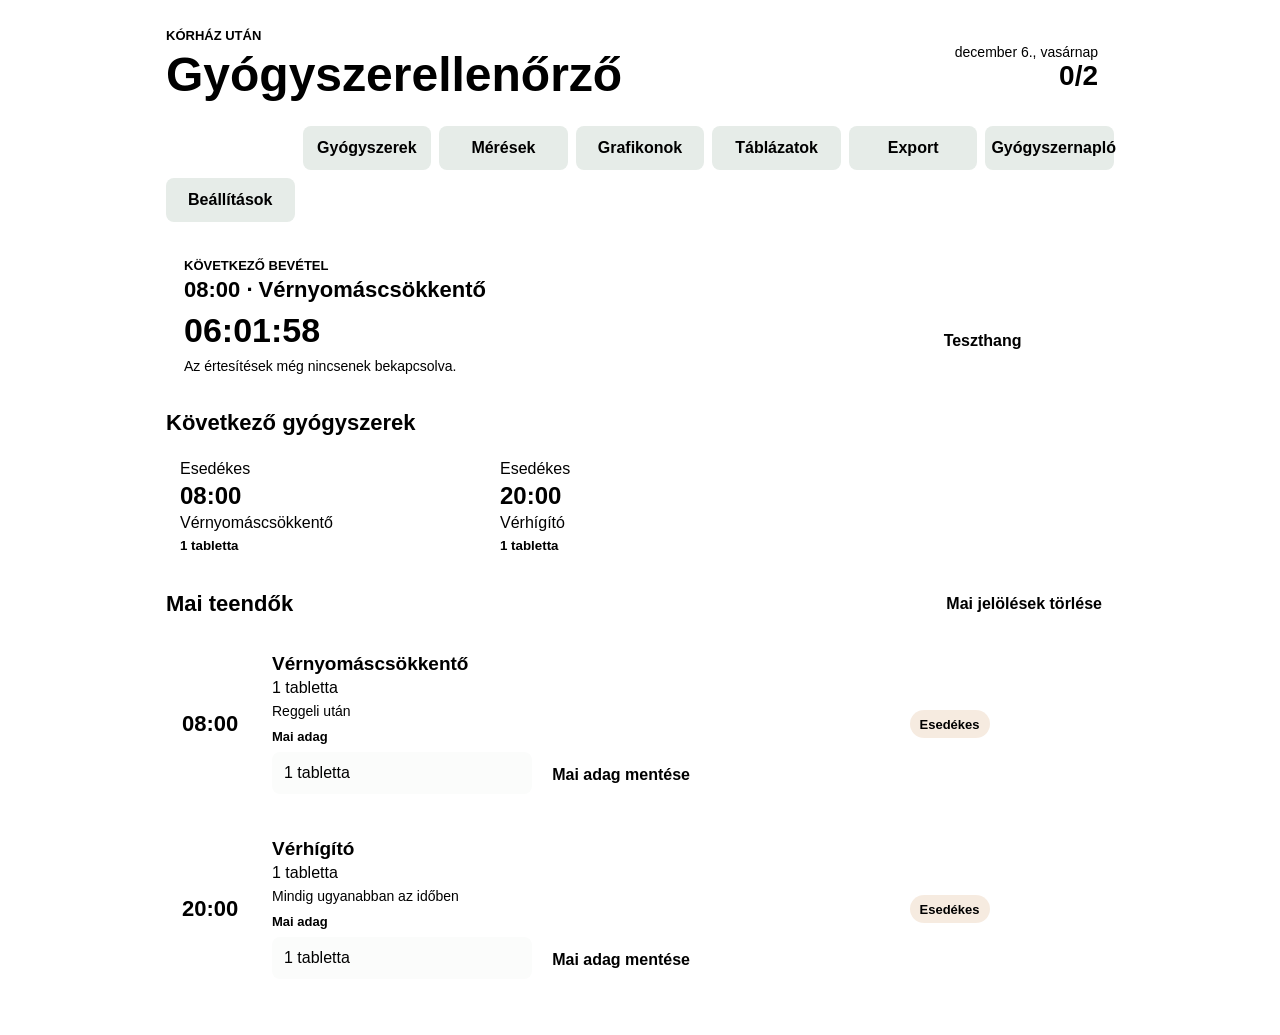
==== telefonos-proba.html @ 3496dcbc "Add files via upload" ====
<!doctype html>
<html lang="hu">
  <head>
    <meta charset="utf-8" />
    <meta name="viewport" content="width=device-width, initial-scale=1" />
    <meta name="theme-color" content="#2563eb" />
    <meta name="apple-mobile-web-app-capable" content="yes" />
    <meta name="apple-mobile-web-app-title" content="Gyógyszer" />
    <meta name="apple-mobile-web-app-status-bar-style" content="default" />
    <title data-i18n="appTitle">Gyógyszerellenőrző</title>
    <link rel="manifest" href="manifest.webmanifest" />
    <link rel="apple-touch-icon" href="icons/icon-192.png" />
    <link rel="icon" href="icons/icon.svg" type="image/svg+xml" />
    <style>
﻿:root {
  color-scheme: light;
  --bg: #f4f7f5;
  --panel: #ffffff;
  --ink: #1d2522;
  --muted: #63706a;
  --line: #d9e0dc;
  --brand: #0f766e;
  --brand-dark: #115e59;
  --ok: #16803c;
  --warn: #b25c00;
  --shadow: 0 18px 48px rgba(23, 45, 39, 0.13);
}

* {
  box-sizing: border-box;
}

body {
  margin: 0;
  min-height: 100vh;
  font-family: Arial, Helvetica, sans-serif;
  background: var(--bg);
  color: var(--ink);
}

button,
input,
textarea {
  font: inherit;
}

button,
select,
input,
textarea {
  max-width: 100%;
}

.app-shell {
  width: min(980px, 100%);
  margin: 0 auto;
  padding: 28px 16px 40px;
}

.topbar {
  display: flex;
  align-items: stretch;
  justify-content: space-between;
  gap: 18px;
  margin-bottom: 18px;
}

.eyebrow {
  margin: 0 0 4px;
  color: var(--brand);
  font-size: 13px;
  font-weight: 700;
  text-transform: uppercase;
}

h1,
h2,
p {
  margin-top: 0;
}

h1 {
  margin-bottom: 0;
  font-size: clamp(30px, 5vw, 48px);
}

h2 {
  margin-bottom: 0;
  font-size: 22px;
}

.today-card {
  min-width: 148px;
  display: grid;
  align-content: center;
  justify-items: end;
  padding: 16px;
  border: 1px solid var(--line);
  border-radius: 8px;
  background: var(--panel);
  box-shadow: var(--shadow);
}

.today-card span {
  color: var(--muted);
  font-size: 14px;
}

.today-card strong {
  font-size: 28px;
}

.language-picker {
  min-width: 138px;
  display: grid;
  align-content: center;
  gap: 6px;
  padding: 12px;
  border: 1px solid var(--line);
  border-radius: 8px;
  background: var(--panel);
  box-shadow: var(--shadow);
  color: var(--muted);
  font-size: 13px;
  font-weight: 700;
}

.language-picker select {
  min-height: 34px;
  border: 1px solid var(--line);
  border-radius: 8px;
  background: #fbfcfb;
  color: var(--ink);
  font-weight: 700;
}

.toggle-row {
  display: grid;
  grid-template-columns: auto 1fr;
  align-items: center;
  gap: 10px;
  min-height: 46px;
  padding: 12px;
  border: 1px solid var(--line);
  border-radius: 8px;
  background: #fbfcfb;
  color: var(--muted);
  font-size: 14px;
  font-weight: 700;
}

.toggle-row input {
  width: auto;
  inline-size: 20px;
  block-size: 20px;
}

.settings-panel {
  display: grid;
  gap: 12px;
  padding: 16px;
  margin-bottom: 16px;
  border: 1px solid var(--line);
  border-radius: 8px;
  background: var(--panel);
  box-shadow: var(--shadow);
}

.settings-panel h3 {
  margin: 0;
  font-size: 18px;
}

.tabs {
  display: grid;
  grid-template-columns: repeat(auto-fit, minmax(120px, 1fr));
  gap: 8px;
  margin-bottom: 18px;
}

.tab,
.ghost-button,
.primary-button,
.take-button,
.small-button {
  border: 0;
  border-radius: 8px;
  cursor: pointer;
}

.tab {
  min-height: 44px;
  background: #e6ece8;
  color: var(--ink);
  font-weight: 700;
  white-space: nowrap;
}

.tab.is-active {
  background: var(--brand);
  color: #fff;
}

.view {
  display: none;
}

.view.is-active {
  display: block;
}

.section-head {
  display: flex;
  align-items: center;
  justify-content: space-between;
  gap: 12px;
  margin: 8px 0 14px;
}

.dose-list,
.medication-list,
.history-list,
.summary-grid {
  display: grid;
  gap: 12px;
}

.summary-grid {
  grid-template-columns: repeat(6, minmax(0, 1fr));
  margin-bottom: 12px;
}

.reminder-panel {
  display: grid;
  grid-template-columns: 1fr auto;
  align-items: center;
  gap: 16px;
  padding: 18px;
  margin-bottom: 18px;
  border: 1px solid var(--line);
  border-radius: 8px;
  background: var(--panel);
  box-shadow: var(--shadow);
}

.next-widget {
  margin-bottom: 18px;
}

.compact-head {
  margin-bottom: 10px;
}

.next-dose-grid {
  display: grid;
  grid-template-columns: repeat(3, minmax(0, 1fr));
  gap: 12px;
}

.next-dose-card {
  border: 1px solid var(--line);
  border-radius: 8px;
  background: var(--panel);
  box-shadow: var(--shadow);
  padding: 14px;
}

.next-dose-card.late {
  border-color: #b25c00;
  background: #fff8ed;
}

.next-dose-card strong {
  display: block;
  margin: 4px 0;
  font-size: 24px;
}

.next-dose-card small {
  display: block;
  margin-top: 6px;
  color: var(--muted);
  font-weight: 700;
}

.alarm-banner {
  display: grid;
  grid-template-columns: 1fr auto;
  align-items: center;
  gap: 16px;
  padding: 18px;
  margin-bottom: 18px;
  border: 2px solid #b25c00;
  border-radius: 8px;
  background: #fff8ed;
  box-shadow: var(--shadow);
}

.alarm-banner[hidden] {
  display: none;
}

.alarm-banner h2 {
  color: #7a3c00;
}

.panel-label {
  margin-bottom: 4px;
  color: var(--muted);
  font-size: 13px;
  font-weight: 800;
  text-transform: uppercase;
}

.countdown {
  margin: 8px 0 0;
  font-size: 34px;
  font-weight: 900;
  color: var(--brand-dark);
}

.alert-status {
  margin: 8px 0 0;
  color: var(--muted);
  font-size: 14px;
}

.reminder-actions {
  display: grid;
  gap: 8px;
}

.dose-card,
.medication-card,
.history-card,
.summary-card,
.form-panel,
.empty-state {
  border: 1px solid var(--line);
  border-radius: 8px;
  background: var(--panel);
  box-shadow: var(--shadow);
}

.dose-card,
.medication-card,
.history-card,
.summary-card,
.empty-state {
  padding: 16px;
}

.summary-card strong {
  display: block;
  margin-top: 6px;
  font-size: 24px;
}

.dose-card {
  display: grid;
  grid-template-columns: 76px 1fr auto;
  align-items: center;
  gap: 14px;
}

.today-dose-editor {
  display: grid;
  grid-template-columns: minmax(0, 1fr) auto;
  gap: 8px;
  align-items: end;
  max-width: 430px;
  margin-top: 10px;
}

.today-dose-editor span {
  grid-column: 1 / -1;
  color: var(--muted);
  font-size: 13px;
  font-weight: 800;
}

.time {
  font-size: 22px;
  font-weight: 800;
}

.title {
  margin-bottom: 4px;
  font-size: 19px;
  font-weight: 800;
}

.meta,
.notes {
  color: var(--muted);
}

.notes {
  margin-top: 6px;
  font-size: 14px;
}

.badge {
  display: inline-flex;
  align-items: center;
  min-height: 28px;
  padding: 0 10px;
  border-radius: 999px;
  background: rgba(178, 92, 0, 0.12);
  color: var(--warn);
  font-size: 13px;
  font-weight: 800;
}

.badge.done {
  background: rgba(22, 128, 60, 0.12);
  color: var(--ok);
}

.take-button,
.primary-button {
  min-height: 42px;
  padding: 0 16px;
  background: var(--brand);
  color: #fff;
  font-weight: 800;
}

.take-button:hover,
.primary-button:hover {
  background: var(--brand-dark);
}

.take-button:disabled {
  cursor: default;
  background: #9bb5af;
}

.undo-button {
  background: #6b7280;
}

.undo-button:hover {
  background: #4b5563;
}

.ghost-button,
.small-button {
  min-height: 38px;
  padding: 0 12px;
  background: transparent;
  border: 1px solid var(--line);
  color: var(--ink);
  font-weight: 700;
}

.danger-button {
  border-color: rgba(178, 92, 0, 0.45);
  color: #7a3c00;
}

.form-panel {
  display: grid;
  grid-template-columns: repeat(2, minmax(0, 1fr));
  gap: 14px;
  padding: 16px;
  margin-bottom: 16px;
}

.form-panel label {
  display: grid;
  gap: 6px;
  color: var(--muted);
  font-size: 14px;
  font-weight: 700;
}

.form-panel .wide-field {
  grid-column: 1 / -1;
}

.schedule-editor,
.dose-cycle-editor {
  grid-column: 1 / -1;
  display: grid;
  gap: 10px;
}

.schedule-editor-head {
  display: flex;
  align-items: center;
  justify-content: space-between;
  gap: 10px;
  color: var(--muted);
  font-size: 14px;
  font-weight: 700;
}

.schedule-rows,
.cycle-rows {
  display: grid;
  gap: 10px;
}

.schedule-row,
.cycle-row {
  display: grid;
  grid-template-columns: minmax(0, 1fr) auto;
  gap: 10px;
  align-items: end;
}

.schedule-editor,
.dose-cycle-editor {
  border: 1px solid var(--line);
  border-radius: 8px;
  padding: 12px;
  background: #fbfcfb;
}

.dose-cycle-editor .meta {
  margin: 0;
}

.schedule-row label,
.cycle-row label {
  min-width: 0;
}

.form-panel label:nth-child(4),
.form-panel label:nth-child(5),
.form-panel button {
  grid-column: 1 / -1;
}

input,
textarea,
select {
  width: 100%;
  border: 1px solid var(--line);
  border-radius: 8px;
  padding: 12px;
  background: #fbfcfb;
  color: var(--ink);
}

.medication-card {
  display: grid;
  grid-template-columns: 1fr auto;
  gap: 10px;
}

.history-card {
  display: grid;
  gap: 4px;
}

.card-actions {
  display: flex;
  align-items: start;
  gap: 8px;
}

.empty-state {
  color: var(--muted);
}

.table-stack {
  display: grid;
  gap: 18px;
}

.chart-grid {
  display: grid;
  grid-template-columns: repeat(2, minmax(0, 1fr));
  gap: 14px;
}

.chart-card {
  border: 1px solid var(--line);
  border-radius: 8px;
  background: var(--panel);
  box-shadow: var(--shadow);
  padding: 16px;
}

.chart-card h3 {
  margin: 0;
  font-size: 18px;
}

.chart-head {
  margin-bottom: 10px;
}

.line-chart {
  width: 100%;
  min-height: 180px;
}

.line-chart polyline {
  stroke: var(--brand);
  stroke-width: 4;
  stroke-linecap: round;
  stroke-linejoin: round;
}

.line-chart circle {
  fill: var(--brand-dark);
}

.timeline-chart circle {
  fill: #b25c00;
}

.timeline-chart .dose-bar {
  fill: rgba(178, 92, 0, 0.22);
  stroke: rgba(178, 92, 0, 0.55);
  stroke-width: 1;
}

.timeline-chart .inr-line-sample {
  stroke: var(--brand);
  stroke-width: 4;
  stroke-linecap: round;
}

.line-chart .axis {
  stroke: var(--line);
  stroke-width: 2;
}

.chart-label {
  fill: var(--muted);
  font-size: 13px;
}

.dose-label,
.inr-label {
  fill: var(--ink);
  font-size: 12px;
  font-weight: 800;
}

.correlation-panel {
  margin-top: 12px;
  border-top: 1px solid var(--line);
  padding-top: 12px;
}

.correlation-panel h4 {
  margin: 0 0 8px;
  font-size: 15px;
}

.table-panel,
.export-paper {
  border: 1px solid var(--line);
  border-radius: 8px;
  background: var(--panel);
  box-shadow: var(--shadow);
  padding: 16px;
}

.table-panel h3 {
  margin: 14px 0 8px;
  font-size: 16px;
}

.table-scroll {
  overflow-x: auto;
}

table {
  width: 100%;
  border-collapse: collapse;
  font-size: 14px;
}

th,
td {
  border-bottom: 1px solid var(--line);
  padding: 10px;
  text-align: left;
  vertical-align: top;
}

th {
  color: var(--muted);
  font-size: 12px;
  text-transform: uppercase;
}

.warning-box {
  border: 1px solid rgba(178, 92, 0, 0.35);
  border-radius: 8px;
  background: #fff8ed;
  color: #7a3c00;
  padding: 12px;
  margin: 10px 0;
}

.export-paper {
  max-width: 900px;
  margin: 0 auto;
}

.export-section {
  margin-top: 20px;
}

@media (max-width: 640px) {
  .topbar,
  .section-head,
  .reminder-panel,
  .alarm-banner,
  .dose-card,
  .medication-card {
    grid-template-columns: 1fr;
    display: grid;
  }

  .today-card {
    justify-items: start;
  }

  .form-panel {
    grid-template-columns: 1fr;
  }

  .summary-grid {
    grid-template-columns: 1fr 1fr;
  }

  .next-dose-grid {
    grid-template-columns: 1fr;
  }

  .schedule-row,
  .cycle-row {
    grid-template-columns: 1fr;
  }

  .today-dose-editor {
    grid-template-columns: 1fr;
    max-width: none;
  }

  .take-button {
    width: 100%;
  }
}

@media (orientation: portrait) and (max-width: 820px) {
  .app-shell {
    padding: 16px 10px 28px;
  }

  .topbar {
    gap: 10px;
    margin-bottom: 12px;
  }

  h1 {
    font-size: 30px;
    line-height: 1.08;
  }

  h2 {
    font-size: 19px;
  }

  .today-card {
    min-width: 0;
    padding: 12px;
  }

  .today-card strong {
    font-size: 22px;
  }

  .tabs {
    display: flex;
    gap: 8px;
    overflow-x: auto;
    padding-bottom: 8px;
    margin: 0 -10px 14px;
    padding-left: 10px;
    padding-right: 10px;
    scroll-snap-type: x proximity;
  }

  .tab {
    flex: 0 0 auto;
    min-width: 104px;
    min-height: 40px;
    padding: 0 12px;
    scroll-snap-align: start;
  }

  .reminder-panel,
  .alarm-banner,
  .form-panel,
  .settings-panel,
  .table-panel,
  .export-paper {
    padding: 12px;
  }

  .countdown {
    font-size: 28px;
  }

  .section-head {
    align-items: stretch;
  }

  .section-head .ghost-button,
  .section-head .primary-button {
    width: 100%;
  }

  .dose-card {
    gap: 10px;
  }

  .time {
    font-size: 20px;
  }

  .title {
    font-size: 17px;
  }

  .badge {
    margin-bottom: 8px;
  }

  .reminder-actions {
    width: 100%;
  }

  .reminder-actions button {
    width: 100%;
  }

  .summary-grid {
    grid-template-columns: 1fr;
  }

  .chart-grid {
    grid-template-columns: 1fr;
  }

  .summary-card strong {
    font-size: 21px;
  }

  .card-actions {
    display: grid;
    grid-template-columns: 1fr 1fr;
    width: 100%;
  }

  .card-actions button {
    width: 100%;
  }

  .table-scroll {
    margin: 0 -12px;
    padding: 0 12px;
  }

  table {
    min-width: 680px;
  }

  th,
  td {
    padding: 8px;
  }
}

@media print {
  body {
    background: #fff;
  }

  .topbar,
  .tabs,
  .view:not(#exportView) {
    display: none !important;
  }

  .app-shell {
    width: 100%;
    padding: 0;
  }

  #exportView {
    display: block !important;
  }

  .section-head button {
    display: none;
  }

  .export-paper {
    border: 0;
    box-shadow: none;
    max-width: none;
    padding: 0;
  }

  table {
    break-inside: auto;
  }

  tr {
    break-inside: avoid;
  }
}

    </style>
  </head>
  <body>
    <main class="app-shell">
      <section id="alarmBanner" class="alarm-banner" hidden>
        <div>
          <p class="panel-label" data-i18n="medicineTime">Gyógyszer ideje</p>
          <h2 id="alarmTitle">Most esedékes</h2>
          <p id="alarmText" data-i18n="alarmHelp">Nyomd meg a Bevettem gombot, ha megtörtént.</p>
        </div>
        <div class="reminder-actions">
          <button id="alarmTakenButton" class="primary-button" type="button" data-i18n="taken">Bevettem</button>
          <button id="alarmCloseButton" class="ghost-button" type="button" data-i18n="close">Bezárás</button>
        </div>
      </section>

      <section class="topbar" aria-label="Fejlec">
        <div>
          <p class="eyebrow" data-i18n="afterHospital">Kórház után</p>
          <h1 data-i18n="appTitle">Gyógyszerellenőrző</h1>
        </div>
        <div class="today-card">
          <span id="todayLabel"></span>
          <strong id="progressLabel">0/0</strong>
        </div>
      </section>

      <nav class="tabs" aria-label="Fulek">
        <button class="tab is-active" data-view="today" data-i18n="today">Ma</button>
        <button class="tab" data-view="medications" data-i18n="medications">Gyógyszerek</button>
        <button class="tab" data-view="measurements" data-i18n="measurements">Mérések</button>
        <button class="tab" data-view="charts" data-i18n="charts">Grafikonok</button>
        <button class="tab" data-view="tables" data-i18n="tables">Táblázatok</button>
        <button class="tab" data-view="export" data-i18n="export">Export</button>
        <button class="tab" data-view="history" data-i18n="medicationDiary">Gyógyszernapló</button>
        <button class="tab" data-view="settings" data-i18n="settings">Beállítások</button>
      </nav>

      <section id="todayView" class="view is-active">
        <section class="reminder-panel" aria-label="Következő emlékeztető">
          <div>
            <p class="panel-label" data-i18n="nextDose">Következő bevétel</p>
            <h2 id="nextDoseLabel">Nincs aktív gyógyszer</h2>
            <p id="countdownLabel" class="countdown">--:--:--</p>
            <p id="alertStatusLabel" class="alert-status">Az értesítések még nincsenek bekapcsolva.</p>
          </div>
          <div class="reminder-actions">
            <button id="enableAlertsButton" class="primary-button" type="button">Értesítések bekapcsolása</button>
            <button id="testSoundButton" class="ghost-button" type="button" data-i18n="testSound">Teszthang</button>
          </div>
        </section>

        <section class="next-widget" aria-label="Következő gyógyszerek">
          <div class="section-head compact-head">
            <h2 data-i18n="nextMedicines">Következő gyógyszerek</h2>
          </div>
          <div id="nextDosesWidget" class="next-dose-grid"></div>
        </section>

        <div class="section-head">
          <h2 data-i18n="todayTasks">Mai teendők</h2>
          <button id="resetTodayButton" class="ghost-button" type="button" data-i18n="clearToday">Mai jelölések törlése</button>
        </div>
        <div id="doseList" class="dose-list"></div>
      </section>

      <section id="settingsView" class="view">
        <div class="section-head">
          <h2 data-i18n="settings">Beállítások</h2>
        </div>

        <section class="settings-panel">
          <h3 data-i18n="language">Nyelv</h3>
          <label class="language-picker">
            <span data-i18n="language">Nyelv</span>
            <select id="languageSelect" aria-label="Nyelv">
              <option value="hu">Magyar</option>
              <option value="en">English</option>
              <option value="de">Deutsch</option>
            </select>
          </label>
        </section>

        <section class="settings-panel">
          <h3 data-i18n="appearance">Megjelenés</h3>
          <label class="toggle-row">
            <input id="showNextWidgetInput" type="checkbox" />
            <span data-i18n="showNextWidget">Következő gyógyszerek widget mutatása</span>
          </label>
        </section>

        <section class="settings-panel">
          <div class="section-head">
            <h3 data-i18n="patientData">Páciens adatok</h3>
          </div>

          <form id="patientForm" class="form-panel">
            <label>
              <span data-i18n="patientName">Név</span>
              <input id="patientNameInput" autocomplete="name" />
            </label>
            <label>
              <span data-i18n="socialSecurityNumber">Társadalombiztosító szám</span>
              <input id="ssnInput" />
            </label>
            <label>
              <span data-i18n="address">Cím</span>
              <textarea id="addressInput" rows="3"></textarea>
            </label>
            <label>
              <span data-i18n="diseaseList">Betegség lista</span>
              <textarea id="diseaseListInput" rows="5" data-i18n-placeholder="diseaseListPlaceholder"></textarea>
            </label>
            <button class="primary-button" type="submit" data-i18n="savePatient">Páciens adatok mentése</button>
          </form>
        </section>

        <section class="settings-panel">
          <h3 data-i18n="healthImport">Egészség app import</h3>
          <p class="meta" data-i18n="healthImportHelp">Apple Egészség exportból az export.xml fájlt válaszd ki. A prototípus a lépésszámot és testsúlyt olvassa be.</p>
          <label>
            <span data-i18n="healthFile">export.xml fájl</span>
            <input id="healthImportInput" type="file" accept=".xml,text/xml" />
          </label>
          <button id="importHealthButton" class="primary-button" type="button" data-i18n="importHealthData">Egészség adatok importálása</button>
          <p id="healthImportStatus" class="alert-status"></p>
        </section>
      </section>

      <section id="medicationsView" class="view">
        <div class="section-head">
          <h2 data-i18n="myMedications">Gyógyszereim</h2>
        </div>

        <form id="medicationForm" class="form-panel">
          <label>
            <span data-i18n="name">Név</span>
            <input id="nameInput" required placeholder="pl. Vérnyomáscsökkentő" data-i18n-placeholder="namePlaceholder" />
          </label>
          <div class="schedule-editor">
            <div class="schedule-editor-head">
              <span data-i18n="dailySchedule">Napi időpontok</span>
              <button id="addScheduleButton" class="small-button" type="button" data-i18n="addTime">Időpont hozzáadása</button>
            </div>
            <div id="scheduleRows" class="schedule-rows"></div>
          </div>
          <div class="dose-cycle-editor">
            <div class="schedule-editor-head">
              <span data-i18n="doseCycle">Ismétlődő változó adagolás</span>
              <button id="addCycleDoseButton" class="small-button" type="button" data-i18n="addCycleDay">Nap hozzáadása</button>
            </div>
            <label>
              <span data-i18n="cycleStart">Minta kezdőnapja</span>
              <input id="cycleStartInput" type="date" />
            </label>
            <p class="meta" data-i18n="doseCycleHelp">Példa: 1. nap 1 tabletta, 2. nap 3/4 tabletta. A minta ezután ismétlődik.</p>
            <div id="doseCycleRows" class="cycle-rows"></div>
          </div>
          <label>
            <span data-i18n="notes">Megjegyzés</span>
            <textarea id="notesInput" rows="3" placeholder="pl. reggeli után" data-i18n-placeholder="notesPlaceholder"></textarea>
          </label>
          <label>
            <span data-i18n="medicationSource">Gyógyszer típusa</span>
            <select id="medicationSourceInput">
              <option value="prescribed" data-i18n="sourcePrescribed">Orvos által írt</option>
              <option value="otc" data-i18n="sourceOtc">Nem orvosi / alkalmi</option>
            </select>
          </label>
          <label>
            <span data-i18n="interactionNotes">Kereszthatás / figyelmeztetés</span>
            <textarea id="interactionNotesInput" rows="3" data-i18n-placeholder="interactionPlaceholder"></textarea>
          </label>
          <button class="primary-button" type="submit" data-i18n="addMedication">Gyógyszer hozzáadása</button>
        </form>

        <div id="medicationList" class="medication-list"></div>
      </section>

      <section id="measurementsView" class="view">
        <div class="section-head">
          <h2 data-i18n="measurements">Mérések</h2>
          <button id="clearMeasurementsButton" class="ghost-button" type="button" data-i18n="clearMeasurements">Mérések törlése</button>
        </div>

        <form id="measurementForm" class="form-panel">
          <label>
            <span data-i18n="measurementDate">Mérés dátuma</span>
            <input id="measurementDateInput" type="date" />
          </label>
          <label>
            <span data-i18n="measurementTime">Mérés ideje</span>
            <input id="measurementTimeInput" type="time" />
          </label>
          <label>
            INR
            <input id="inrInput" type="number" min="0.8" max="10" step="0.1" placeholder="pl. 2.4" />
          </label>
          <label>
            <span data-i18n="bloodPressure">Vérnyomás</span>
            <input id="bloodPressureInput" placeholder="pl. 125/80" />
          </label>
          <label>
            <span data-i18n="pulse">Pulzus</span>
            <input id="pulseInput" type="number" min="30" max="220" step="1" placeholder="pl. 72" />
          </label>
          <label>
            <span data-i18n="weight">Súly</span>
            <input id="weightInput" type="number" min="20" max="250" step="0.1" placeholder="pl. 82.5" />
          </label>
          <label>
            <span data-i18n="steps">Lépésszám</span>
            <input id="stepsInput" type="number" min="0" step="1" placeholder="pl. 4500" />
          </label>
          <label>
            <span data-i18n="temperature">Testhő</span>
            <input id="temperatureInput" type="number" min="30" max="45" step="0.1" placeholder="pl. 36.8" />
          </label>
          <label class="wide-field">
            <span data-i18n="notes">Megjegyzés</span>
            <textarea id="measurementNotesInput" rows="3" placeholder="pl. reggel, gyógyszer előtt" data-i18n-placeholder="measurementNotesPlaceholder"></textarea>
          </label>
          <button id="saveMeasurementButton" class="primary-button" type="submit" data-i18n="saveMeasurement">Mérés mentése</button>
          <button id="cancelMeasurementEditButton" class="ghost-button" type="button" hidden data-i18n="cancelEdit">Mégse</button>
        </form>

        <div id="latestMeasurements" class="summary-grid"></div>
        <div id="measurementList" class="history-list"></div>
      </section>

      <section id="chartsView" class="view">
        <div class="section-head">
          <h2 data-i18n="charts">Grafikonok</h2>
        </div>
        <div id="chartsContent" class="chart-grid"></div>
      </section>

      <section id="tablesView" class="view">
        <div class="section-head">
          <h2 data-i18n="tables">Táblázatok</h2>
        </div>
        <div id="tablesContent" class="table-stack"></div>
      </section>

      <section id="exportView" class="view">
        <div class="section-head">
          <h2 data-i18n="export">Export</h2>
          <button id="printPdfButton" class="primary-button" type="button" data-i18n="printPdf">PDF mentés / nyomtatás</button>
        </div>
        <div id="exportContent" class="export-paper"></div>
      </section>

      <section id="historyView" class="view">
        <div class="section-head">
          <h2 data-i18n="medicationDiary">Gyógyszernapló</h2>
          <button id="clearHistoryButton" class="ghost-button" type="button" data-i18n="clearHistory">Előzmény törlése</button>
        </div>
        <form id="manualIntakeForm" class="form-panel">
          <h3 data-i18n="manualIntakeTitle">Gyógyszerbevétel utólagos rögzítése</h3>
          <div class="form-grid">
            <label>
              <span data-i18n="medications">Gyógyszerek</span>
              <select id="manualMedicationInput" required></select>
            </label>
            <label>
              <span data-i18n="measurementDate">Mérés dátuma</span>
              <input id="manualIntakeDateInput" type="date" required />
            </label>
            <label>
              <span data-i18n="time">Időpont</span>
              <input id="manualIntakeTimeInput" type="time" required />
            </label>
            <label>
              <span data-i18n="dose">Adag</span>
              <input id="manualIntakeDoseInput" placeholder="pl. 1 tabletta" />
            </label>
          </div>
          <button class="primary-button" type="submit" data-i18n="saveIntakeLog">Bevétel mentése a naplóba</button>
        </form>
        <div id="historyList" class="history-list"></div>
      </section>
    </main>
    <script>
const STORAGE_KEY = "medication-check-prototype-v1";
const LANGUAGE_KEY = `${STORAGE_KEY}-language`;

const memoryStorage = {};

function readStorage(key, fallback = "") {
  try {
    const value = window.localStorage.getItem(key);
    return value === null ? fallback : value;
  } catch {
    return Object.prototype.hasOwnProperty.call(memoryStorage, key) ? memoryStorage[key] : fallback;
  }
}

function writeStorage(key, value) {
  try {
    window.localStorage.setItem(key, value);
  } catch {
    memoryStorage[key] = value;
  }
}

const translations = {
  hu: {
    locale: "hu-HU",
    appTitle: "Gyógyszerellenőrző",
    afterHospital: "Kórház után",
    language: "Nyelv",
    settings: "Beállítások",
    appearance: "Megjelenés",
    showNextWidget: "Következő gyógyszerek widget mutatása",
    today: "Ma",
    medications: "Gyógyszerek",
    patient: "Páciens",
    patientData: "Páciens adatok",
    patientName: "Név",
    socialSecurityNumber: "Társadalombiztosító szám",
    address: "Cím",
    diseaseList: "Betegség lista",
    diseaseListPlaceholder: "Egy sorba egy betegség vagy fontos állapot",
    savePatient: "Páciens adatok mentése",
    measurements: "Mérések",
    measurementDate: "Mérés dátuma",
    measurementTime: "Mérés ideje",
    charts: "Grafikonok",
    notEnoughChartData: "Legalább két eredmény kell a grafikonhoz.",
    tables: "Táblázatok",
    export: "Export",
    printPdf: "PDF mentés / nyomtatás",
    history: "Előzmény",
    medicationDiary: "Gyógyszernapló",
    manualIntakeTitle: "Gyógyszerbevétel utólagos rögzítése",
    saveIntakeLog: "Bevétel mentése a naplóba",
    manualIntakeSaved: "Bevétel elmentve a gyógyszernaplóba.",
    noMedicationForDiary: "Előbb vegyél fel legalább egy gyógyszert.",
    medicineTime: "Gyógyszer ideje",
    alarmHelp: "Nyomd meg a Bevettem gombot, ha megtörtént.",
    taken: "Bevettem",
    undoTaken: "Visszavonás",
    close: "Bezárás",
    nextDose: "Következő bevétel",
    noActiveMedication: "Nincs aktív gyógyszer",
    allTakenToday: "Mára minden bevéve",
    done: "Kész",
    dueNow: "Most esedékes",
    alertsOff: "Az értesítések még nincsenek bekapcsolva.",
    alertsOn: "Értesítések aktívak",
    enableAlerts: "Értesítések bekapcsolása",
    testSound: "Teszthang",
    todayTasks: "Mai teendők",
    nextMedicines: "Következő gyógyszerek",
    todayDose: "Mai adag",
    saveTodayDose: "Mai adag mentése",
    todayDoseSaved: "Mai adag módosítva.",
    clearToday: "Mai jelölések törlése",
    myMedications: "Gyógyszereim",
    name: "Név",
    dose: "Adag",
    time: "Időpont",
    dailySchedule: "Napi időpontok",
    addTime: "Időpont hozzáadása",
    removeTime: "Törlés",
    doseCycle: "Ismétlődő változó adagolás",
    cycleStart: "Minta kezdőnapja",
    addCycleDay: "Nap hozzáadása",
    cycleDay: "Nap",
    doseCycleHelp: "Példa: 1. nap 1 tabletta, 2. nap 3/4 tabletta. A minta ezután ismétlődik.",
    cyclePattern: "Ismétlődő adagolás",
    notes: "Megjegyzés",
    addMedication: "Gyógyszer hozzáadása",
    medicationSource: "Gyógyszer típusa",
    sourcePrescribed: "Orvos által írt",
    sourceOtc: "Nem orvosi / alkalmi",
    interactionNotes: "Kereszthatás / figyelmeztetés",
    interactionPlaceholder: "pl. csak orvosi jóváhagyással, vérhígító mellett kerülendő",
    interactionWarningTitle: "Kereszthatás figyelmeztetés",
    interactionGeneralWarning: "Nem orvosi / alkalmi gyógyszer van a listában. Kérj orvosi vagy gyógyszerészi jóváhagyást, főleg vérhígító, INR-kontroll vagy több gyógyszer mellett.",
    interactionCustomWarning: "Megadott kereszthatás megjegyzés",
    source: "Típus",
    clearMeasurements: "Mérések törlése",
    bloodPressure: "Vérnyomás",
    pulse: "Pulzus",
    weight: "Súly",
    steps: "Lépésszám",
    temperature: "Testhő",
    celsius: "°C",
    saveMeasurement: "Mérés mentése",
    updateMeasurement: "Mérés frissítése",
    editMeasurement: "Szerkesztés",
    cancelEdit: "Mégse",
    clearHistory: "Előzmény törlése",
    namePlaceholder: "pl. Vérnyomáscsökkentő",
    dosePlaceholder: "pl. 1 tabletta",
    notesPlaceholder: "pl. reggeli után",
    measurementNotesPlaceholder: "pl. reggel, gyógyszer előtt",
    noActiveToday: "Nincs aktív gyógyszer a mai listában.",
    noDose: "Nincs adag megadva",
    noMedication: "Még nincs felvett gyógyszer.",
    noHistory: "A bevett adagok itt jelennek meg.",
    noMeasurement: "Még nincs elmentett mérés.",
    statusTaken: "Bevéve",
    statusLate: "Késésben",
    statusDue: "Esedékes",
    pause: "Szünet",
    activate: "Aktív",
    delete: "Törlés",
    plannedTime: "tervezett idő",
    recordedAt: "Rögzítve",
    patientTable: "Páciens",
    medicationTable: "Gyógyszerek",
    anticoagulantTable: "Vérhígító gyógyszerek",
    otherMedicationTable: "Egyéb gyógyszerek",
    anticoagulantInrTimeline: "Vérhígító és INR közös idővonal",
    anticoagulantDose: "Vérhígító adag",
    anticoagulantInrRelation: "Adag és INR összefüggés",
    doseBarsInrLine: "napi adag oszlopok + INR vonal",
    averageDoseBeforeInr: "Átlag adag az INR előtti 3 napban",
    lastDoseBeforeInr: "Utolsó adag INR előtt",
    inrResult: "INR eredmény",
    numericDoseMissing: "Az adagból nem olvasható szám",
    noAnticoagulantTimeline: "Vérhígító vagy INR adat még nincs a közös idővonalhoz.",
    measurementTable: "Mérések",
    intakeTable: "Gyógyszernapló",
    exportGenerated: "Export dátuma",
    healthImport: "Egészség app import",
    healthImportHelp: "Apple Egészség exportból az export.xml fájlt válaszd ki. A prototípus a lépésszámot és testsúlyt olvassa be. Huawei Health és Zepp Life adatok akkor jöhetnek át automatikusan natív iPhone appban, ha ezek az Apple Egészségbe is szinkronizálnak.",
    healthFile: "export.xml fájl",
    importHealthData: "Egészség adatok importálása",
    noFileSelected: "Válassz ki egy export.xml fájlt.",
    importedRecords: "Importálva",
    healthImportError: "Nem sikerült beolvasni az Egészség exportot.",
    perMinute: "/ perc",
    kg: "kg",
    medicineNotificationTitle: "Gyógyszer ideje",
    desktopUnsupported: "Ez a böngésző nem támogatja az asztali értesítést ezen az oldalon.",
    desktopGranted: "Hangjelzés és böngészős értesítés aktív, amíg az oldal nyitva van.",
    desktopDenied: "A hang aktív. A böngészős értesítés tiltva van a böngésző beállításaiban.",
    desktopPending: "A hang aktív. A böngésző még nem adott értesítési engedélyt.",
    desktopAllowed: "A böngészős értesítés engedélyezve.",
    desktopNotAllowed: "A böngészős értesítést a böngésző nem engedélyezte.",
    desktopPromptBlocked: "A böngésző ezen a megnyitási módon nem tud értesítési ablakot kérni.",
    desktopAlreadyAllowed: "A böngészős értesítés már engedélyezve van.",
    soundOn: "Hangjelzés bekapcsolva.",
    soundNotStarted: "A hangot ez a böngésző most nem indította el.",
    testSoundPlayed: "Teszthang lejátszva. Ha nem hallottad, nézd meg a Windows vagy böngésző hangerőt.",
    testSoundFailed: "A böngésző nem indította el a hangot. Próbáld meg újra kattintással, vagy nyisd meg Chrome/Edge böngészőben.",
    sampleBloodPressureMedicine: "Vérnyomáscsökkentő",
    sampleBloodThinner: "Vérhígító",
    sampleAfterBreakfast: "Reggeli után",
    sampleSameTime: "Mindig ugyanabban az időben",
    oneTablet: "1 tabletta",
  },
  en: {
    locale: "en-US",
    appTitle: "Medication Tracker",
    afterHospital: "After hospital",
    language: "Language",
    settings: "Settings",
    appearance: "Appearance",
    showNextWidget: "Show next medications widget",
    today: "Today",
    medications: "Medications",
    patient: "Patient",
    patientData: "Patient data",
    patientName: "Name",
    socialSecurityNumber: "Social security number",
    address: "Address",
    diseaseList: "Disease list",
    diseaseListPlaceholder: "One illness or important condition per line",
    savePatient: "Save patient data",
    measurements: "Measurements",
    measurementDate: "Measurement date",
    measurementTime: "Measurement time",
    charts: "Charts",
    notEnoughChartData: "At least two results are needed for a chart.",
    tables: "Tables",
    export: "Export",
    printPdf: "Save PDF / print",
    history: "History",
    medicationDiary: "Medication diary",
    manualIntakeTitle: "Add medication intake later",
    saveIntakeLog: "Save intake to diary",
    manualIntakeSaved: "Intake saved to the medication diary.",
    noMedicationForDiary: "Add at least one medication first.",
    medicineTime: "Medication time",
    alarmHelp: "Press Taken once you have taken it.",
    taken: "Taken",
    undoTaken: "Undo",
    close: "Close",
    nextDose: "Next dose",
    noActiveMedication: "No active medication",
    allTakenToday: "Everything is taken for today",
    done: "Done",
    dueNow: "Due now",
    alertsOff: "Alerts are not enabled yet.",
    alertsOn: "Alerts active",
    enableAlerts: "Enable alerts",
    testSound: "Test sound",
    todayTasks: "Today's tasks",
    nextMedicines: "Next medications",
    todayDose: "Today's dose",
    saveTodayDose: "Save today's dose",
    todayDoseSaved: "Today's dose updated.",
    clearToday: "Clear today's marks",
    myMedications: "My medications",
    name: "Name",
    dose: "Dose",
    time: "Time",
    dailySchedule: "Daily times",
    addTime: "Add time",
    removeTime: "Remove",
    doseCycle: "Repeating variable dosing",
    cycleStart: "Pattern start date",
    addCycleDay: "Add day",
    cycleDay: "Day",
    doseCycleHelp: "Example: day 1: 1 tablet, day 2: 3/4 tablet. The pattern then repeats.",
    cyclePattern: "Repeating dose pattern",
    notes: "Notes",
    addMedication: "Add medication",
    medicationSource: "Medication type",
    sourcePrescribed: "Prescribed by doctor",
    sourceOtc: "Non-prescribed / occasional",
    interactionNotes: "Interaction / warning",
    interactionPlaceholder: "e.g. only with medical approval, avoid with blood thinners",
    interactionWarningTitle: "Interaction warning",
    interactionGeneralWarning: "A non-prescribed / occasional medication is on the list. Ask a doctor or pharmacist, especially with blood thinners, INR monitoring, or multiple medications.",
    interactionCustomWarning: "Entered interaction note",
    source: "Type",
    clearMeasurements: "Clear measurements",
    bloodPressure: "Blood pressure",
    pulse: "Pulse",
    weight: "Weight",
    steps: "Steps",
    temperature: "Temperature",
    celsius: "°C",
    saveMeasurement: "Save measurement",
    updateMeasurement: "Update measurement",
    editMeasurement: "Edit",
    cancelEdit: "Cancel",
    clearHistory: "Clear history",
    namePlaceholder: "e.g. Blood pressure medicine",
    dosePlaceholder: "e.g. 1 tablet",
    notesPlaceholder: "e.g. after breakfast",
    measurementNotesPlaceholder: "e.g. morning, before medication",
    noActiveToday: "No active medication in today's list.",
    noDose: "No dose entered",
    noMedication: "No medication has been added yet.",
    noHistory: "Taken doses will appear here.",
    noMeasurement: "No measurements have been saved yet.",
    statusTaken: "Taken",
    statusLate: "Late",
    statusDue: "Due",
    pause: "Pause",
    activate: "Active",
    delete: "Delete",
    plannedTime: "planned time",
    recordedAt: "Recorded",
    patientTable: "Patient",
    medicationTable: "Medications",
    anticoagulantTable: "Blood thinner medications",
    otherMedicationTable: "Other medications",
    anticoagulantInrTimeline: "Blood thinner and INR shared timeline",
    anticoagulantDose: "Blood thinner dose",
    anticoagulantInrRelation: "Dose and INR relation",
    doseBarsInrLine: "daily dose bars + INR line",
    averageDoseBeforeInr: "Average dose in the 3 days before INR",
    lastDoseBeforeInr: "Last dose before INR",
    inrResult: "INR result",
    numericDoseMissing: "No numeric dose could be read",
    noAnticoagulantTimeline: "No blood thinner or INR data is available for the shared timeline yet.",
    measurementTable: "Measurements",
    intakeTable: "Medication diary",
    exportGenerated: "Export date",
    healthImport: "Health app import",
    healthImportHelp: "Choose the export.xml file from an Apple Health export. The prototype imports steps and body weight. Huawei Health and Zepp Life data can sync automatically in a native iPhone app if they also write data to Apple Health.",
    healthFile: "export.xml file",
    importHealthData: "Import health data",
    noFileSelected: "Choose an export.xml file.",
    importedRecords: "Imported",
    healthImportError: "Could not read the Health export.",
    perMinute: "/ min",
    kg: "kg",
    medicineNotificationTitle: "Medication time",
    desktopUnsupported: "This browser does not support desktop notifications on this page.",
    desktopGranted: "Sound and browser notifications are active while this page is open.",
    desktopDenied: "Sound is active. Browser notifications are blocked in browser settings.",
    desktopPending: "Sound is active. The browser has not granted notification permission yet.",
    desktopAllowed: "Browser notifications are enabled.",
    desktopNotAllowed: "The browser did not allow notifications.",
    desktopPromptBlocked: "This browser cannot request notifications in the current opening mode.",
    desktopAlreadyAllowed: "Browser notifications are already enabled.",
    soundOn: "Sound alert enabled.",
    soundNotStarted: "This browser did not start sound right now.",
    testSoundPlayed: "Test sound played. If you did not hear it, check Windows or browser volume.",
    testSoundFailed: "The browser did not start sound. Try clicking again or open it in Chrome/Edge.",
    sampleBloodPressureMedicine: "Blood pressure medicine",
    sampleBloodThinner: "Blood thinner",
    sampleAfterBreakfast: "After breakfast",
    sampleSameTime: "Always at the same time",
    oneTablet: "1 tablet",
  },
  de: {
    locale: "de-DE",
    appTitle: "Medikamenten-Kontrolle",
    afterHospital: "Nach dem Krankenhaus",
    language: "Sprache",
    settings: "Einstellungen",
    appearance: "Anzeige",
    showNextWidget: "Widget für nächste Medikamente anzeigen",
    today: "Heute",
    medications: "Medikamente",
    patient: "Patient",
    patientData: "Patientendaten",
    patientName: "Name",
    socialSecurityNumber: "Sozialversicherungsnummer",
    address: "Adresse",
    diseaseList: "Krankheitsliste",
    diseaseListPlaceholder: "Eine Krankheit oder wichtige Angabe pro Zeile",
    savePatient: "Patientendaten speichern",
    measurements: "Messungen",
    measurementDate: "Messdatum",
    measurementTime: "Messzeit",
    charts: "Diagramme",
    notEnoughChartData: "Für ein Diagramm werden mindestens zwei Ergebnisse benötigt.",
    tables: "Tabellen",
    export: "Export",
    printPdf: "PDF speichern / drucken",
    history: "Verlauf",
    medicationDiary: "Medikamententagebuch",
    manualIntakeTitle: "Einnahme nachträglich erfassen",
    saveIntakeLog: "Einnahme im Tagebuch speichern",
    manualIntakeSaved: "Einnahme im Medikamententagebuch gespeichert.",
    noMedicationForDiary: "Lege zuerst mindestens ein Medikament an.",
    medicineTime: "Zeit für das Medikament",
    alarmHelp: "Drücke Eingenommen, wenn du es genommen hast.",
    taken: "Eingenommen",
    undoTaken: "Rückgängig",
    close: "Schließen",
    nextDose: "Nächste Einnahme",
    noActiveMedication: "Kein aktives Medikament",
    allTakenToday: "Für heute ist alles eingenommen",
    done: "Fertig",
    dueNow: "Jetzt fällig",
    alertsOff: "Benachrichtigungen sind noch nicht aktiviert.",
    alertsOn: "Benachrichtigungen aktiv",
    enableAlerts: "Benachrichtigungen aktivieren",
    testSound: "Testton",
    todayTasks: "Aufgaben heute",
    nextMedicines: "Nächste Medikamente",
    todayDose: "Heutige Dosis",
    saveTodayDose: "Heutige Dosis speichern",
    todayDoseSaved: "Heutige Dosis aktualisiert.",
    clearToday: "Heutige Markierungen löschen",
    myMedications: "Meine Medikamente",
    name: "Name",
    dose: "Dosis",
    time: "Uhrzeit",
    dailySchedule: "Tägliche Zeiten",
    addTime: "Uhrzeit hinzufügen",
    removeTime: "Entfernen",
    doseCycle: "Wiederholende variable Dosierung",
    cycleStart: "Startdatum des Musters",
    addCycleDay: "Tag hinzufügen",
    cycleDay: "Tag",
    doseCycleHelp: "Beispiel: Tag 1: 1 Tablette, Tag 2: 3/4 Tablette. Das Muster wiederholt sich danach.",
    cyclePattern: "Wiederholendes Dosismuster",
    notes: "Notizen",
    addMedication: "Medikament hinzufügen",
    medicationSource: "Medikamententyp",
    sourcePrescribed: "Vom Arzt verordnet",
    sourceOtc: "Nicht verordnet / gelegentlich",
    interactionNotes: "Wechselwirkung / Warnung",
    interactionPlaceholder: "z. B. nur nach ärztlicher Freigabe, bei Blutverdünner vermeiden",
    interactionWarningTitle: "Wechselwirkungswarnung",
    interactionGeneralWarning: "Ein nicht verordnetes / gelegentliches Medikament ist in der Liste. Frage Arzt oder Apotheker, besonders bei Blutverdünnern, INR-Kontrolle oder mehreren Medikamenten.",
    interactionCustomWarning: "Eingetragene Wechselwirkungsnotiz",
    source: "Typ",
    clearMeasurements: "Messungen löschen",
    bloodPressure: "Blutdruck",
    pulse: "Puls",
    weight: "Gewicht",
    steps: "Schritte",
    temperature: "Körpertemperatur",
    celsius: "°C",
    saveMeasurement: "Messung speichern",
    updateMeasurement: "Messung aktualisieren",
    editMeasurement: "Bearbeiten",
    cancelEdit: "Abbrechen",
    clearHistory: "Verlauf löschen",
    namePlaceholder: "z. B. Blutdruckmedikament",
    dosePlaceholder: "z. B. 1 Tablette",
    notesPlaceholder: "z. B. nach dem Frühstück",
    measurementNotesPlaceholder: "z. B. morgens, vor dem Medikament",
    noActiveToday: "Kein aktives Medikament in der heutigen Liste.",
    noDose: "Keine Dosis angegeben",
    noMedication: "Noch kein Medikament hinzugefügt.",
    noHistory: "Eingenommene Dosen erscheinen hier.",
    noMeasurement: "Noch keine Messung gespeichert.",
    statusTaken: "Eingenommen",
    statusLate: "Verspätet",
    statusDue: "Fällig",
    pause: "Pausieren",
    activate: "Aktiv",
    delete: "Löschen",
    plannedTime: "geplante Zeit",
    recordedAt: "Erfasst",
    patientTable: "Patient",
    medicationTable: "Medikamente",
    anticoagulantTable: "Blutverdünner",
    otherMedicationTable: "Andere Medikamente",
    anticoagulantInrTimeline: "Gemeinsame Zeitachse für Blutverdünner und INR",
    anticoagulantDose: "Blutverdünner-Dosis",
    anticoagulantInrRelation: "Zusammenhang Dosis und INR",
    doseBarsInrLine: "tägliche Dosisbalken + INR-Linie",
    averageDoseBeforeInr: "Durchschnittsdosis in den 3 Tagen vor INR",
    lastDoseBeforeInr: "Letzte Dosis vor INR",
    inrResult: "INR-Ergebnis",
    numericDoseMissing: "Keine numerische Dosis lesbar",
    noAnticoagulantTimeline: "Noch keine Blutverdünner- oder INR-Daten für die gemeinsame Zeitachse.",
    measurementTable: "Messungen",
    intakeTable: "Medikamententagebuch",
    exportGenerated: "Exportdatum",
    healthImport: "Gesundheits-App Import",
    healthImportHelp: "Wähle die export.xml aus einem Apple-Health-Export. Der Prototyp importiert Schritte und Körpergewicht. Huawei-Health- und Zepp-Life-Daten können in einer nativen iPhone-App automatisch übernommen werden, wenn sie auch in Apple Health synchronisieren.",
    healthFile: "export.xml Datei",
    importHealthData: "Gesundheitsdaten importieren",
    noFileSelected: "Wähle eine export.xml Datei aus.",
    importedRecords: "Importiert",
    healthImportError: "Der Health-Export konnte nicht gelesen werden.",
    perMinute: "/ Min.",
    kg: "kg",
    medicineNotificationTitle: "Zeit für das Medikament",
    desktopUnsupported: "Dieser Browser unterstützt auf dieser Seite keine Desktop-Benachrichtigungen.",
    desktopGranted: "Ton und Browser-Benachrichtigungen sind aktiv, solange die Seite geöffnet ist.",
    desktopDenied: "Ton ist aktiv. Browser-Benachrichtigungen sind in den Einstellungen blockiert.",
    desktopPending: "Ton ist aktiv. Der Browser hat die Benachrichtigung noch nicht erlaubt.",
    desktopAllowed: "Browser-Benachrichtigungen sind aktiviert.",
    desktopNotAllowed: "Der Browser hat Benachrichtigungen nicht erlaubt.",
    desktopPromptBlocked: "Der Browser kann in diesem Öffnungsmodus keine Benachrichtigung anfragen.",
    desktopAlreadyAllowed: "Browser-Benachrichtigungen sind bereits aktiviert.",
    soundOn: "Tonbenachrichtigung aktiviert.",
    soundNotStarted: "Dieser Browser hat den Ton gerade nicht gestartet.",
    testSoundPlayed: "Testton abgespielt. Wenn du nichts gehört hast, prüfe die Windows- oder Browser-Lautstärke.",
    testSoundFailed: "Der Browser hat den Ton nicht gestartet. Klicke erneut oder öffne die Seite in Chrome/Edge.",
    sampleBloodPressureMedicine: "Blutdruckmedikament",
    sampleBloodThinner: "Blutverdünner",
    sampleAfterBreakfast: "Nach dem Frühstück",
    sampleSameTime: "Immer zur gleichen Zeit",
    oneTablet: "1 Tablette",
  },
};

let currentLanguage = readStorage(LANGUAGE_KEY, "hu") || "hu";

function t(key) {
  return translations[currentLanguage][key] || translations.hu[key] || key;
}

function translatedValue(value, dictionary) {
  const normalized = String(value || "").trim().toLowerCase();
  return dictionary[normalized] ? t(dictionary[normalized]) : value;
}

function displayMedicationName(value) {
  return translatedValue(value, {
    "vérnyomáscsökkentő": "sampleBloodPressureMedicine",
    "vĂ©rnyomĂˇscsĂ¶kkentĹ‘": "sampleBloodPressureMedicine",
    "vérhígító": "sampleBloodThinner",
    "vĂ©rhĂ­gĂ­tĂł": "sampleBloodThinner",
  });
}

function displayDose(value) {
  return translatedValue(value, {
    "1 tabletta": "oneTablet",
  });
}

function displayNotes(value) {
  return translatedValue(value, {
    "reggeli után": "sampleAfterBreakfast",
    "reggeli utĂˇn": "sampleAfterBreakfast",
    "mindig ugyanabban az idoben": "sampleSameTime",
    "mindig ugyanabban az időben": "sampleSameTime",
  });
}

const initialState = {
  patient: {
    name: "",
    address: "",
    ssn: "",
    diseases: "",
  },
  medications: [
    {
      id: createId(),
      name: "Vérnyomáscsökkentő",
      dose: "1 tabletta",
      time: "08:00",
      notes: "Reggeli után",
      active: true,
    },
    {
      id: createId(),
      name: "Vérhígító",
      dose: "1 tabletta",
      time: "20:00",
      notes: "Mindig ugyanabban az idoben",
      active: true,
    },
  ],
  logs: [],
  dailyDoseOverrides: {},
  settings: {
    showNextWidget: true,
  },
  measurements: [],
};

let state = loadState();

const todayLabel = document.querySelector("#todayLabel");
const progressLabel = document.querySelector("#progressLabel");
const nextDoseLabel = document.querySelector("#nextDoseLabel");
const countdownLabel = document.querySelector("#countdownLabel");
const alertStatusLabel = document.querySelector("#alertStatusLabel");
const enableAlertsButton = document.querySelector("#enableAlertsButton");
const testSoundButton = document.querySelector("#testSoundButton");
const alarmBanner = document.querySelector("#alarmBanner");
const alarmTitle = document.querySelector("#alarmTitle");
const alarmText = document.querySelector("#alarmText");
const alarmTakenButton = document.querySelector("#alarmTakenButton");
const alarmCloseButton = document.querySelector("#alarmCloseButton");
const languageSelect = document.querySelector("#languageSelect");
const showNextWidgetInput = document.querySelector("#showNextWidgetInput");
const doseList = document.querySelector("#doseList");
const nextDosesWidget = document.querySelector("#nextDosesWidget");
const medicationList = document.querySelector("#medicationList");
const historyList = document.querySelector("#historyList");
const manualIntakeForm = document.querySelector("#manualIntakeForm");
const manualMedicationInput = document.querySelector("#manualMedicationInput");
const manualIntakeDateInput = document.querySelector("#manualIntakeDateInput");
const manualIntakeTimeInput = document.querySelector("#manualIntakeTimeInput");
const manualIntakeDoseInput = document.querySelector("#manualIntakeDoseInput");
const patientForm = document.querySelector("#patientForm");
const medicationForm = document.querySelector("#medicationForm");
const scheduleRows = document.querySelector("#scheduleRows");
const addScheduleButton = document.querySelector("#addScheduleButton");
const doseCycleRows = document.querySelector("#doseCycleRows");
const addCycleDoseButton = document.querySelector("#addCycleDoseButton");
const cycleStartInput = document.querySelector("#cycleStartInput");
const measurementForm = document.querySelector("#measurementForm");
const saveMeasurementButton = document.querySelector("#saveMeasurementButton");
const cancelMeasurementEditButton = document.querySelector("#cancelMeasurementEditButton");
const latestMeasurements = document.querySelector("#latestMeasurements");
const measurementList = document.querySelector("#measurementList");
const chartsContent = document.querySelector("#chartsContent");
const tablesContent = document.querySelector("#tablesContent");
const exportContent = document.querySelector("#exportContent");
const printPdfButton = document.querySelector("#printPdfButton");
const healthImportInput = document.querySelector("#healthImportInput");
const importHealthButton = document.querySelector("#importHealthButton");
const healthImportStatus = document.querySelector("#healthImportStatus");
let audioContext;
let alertsEnabled = readStorage(`${STORAGE_KEY}-alerts`, "false") === "true";
let alertedDoseIds = new Set(JSON.parse(readStorage(`${STORAGE_KEY}-alerted`, "[]") || "[]"));
let currentAlarmDoseId = null;
let temporaryStatusText = "";
let editingMeasurementId = "";

function loadState() {
  const saved = readStorage(STORAGE_KEY, "");
  if (!saved) return migrateState(initialState);

  try {
    return migrateState({ ...initialState, ...JSON.parse(saved) });
  } catch {
    return migrateState(initialState);
  }
}

function migrateState(rawState) {
  return {
    ...rawState,
    medications: (rawState.medications || []).map((medication) => ({
      ...medication,
      schedule: normalizeSchedule(medication),
      doseCycleStart: medication.doseCycleStart || todayKey(),
      doseCycle: Array.isArray(medication.doseCycle) ? medication.doseCycle : [],
      source: medication.source || "prescribed",
      interactionNotes: medication.interactionNotes || "",
    })),
    patient: rawState.patient || initialState.patient,
    logs: rawState.logs || [],
    dailyDoseOverrides: rawState.dailyDoseOverrides || {},
    settings: { ...initialState.settings, ...(rawState.settings || {}) },
    measurements: rawState.measurements || [],
  };
}

function normalizeSchedule(medication) {
  if (Array.isArray(medication.schedule) && medication.schedule.length > 0) {
    return medication.schedule.map((item) => ({
      id: item.id || createId(),
      time: item.time || medication.time || "08:00",
      dose: item.dose || medication.dose || "",
    }));
  }

  return [
    {
      id: createId(),
      time: medication.time || "08:00",
      dose: medication.dose || "",
    },
  ];
}

function saveState() {
  writeStorage(STORAGE_KEY, JSON.stringify(state));
}

function createId() {
  if (window.crypto && typeof window.crypto.randomUUID === "function") {
    return window.crypto.randomUUID();
  }

  return `${Date.now()}-${Math.random().toString(16).slice(2)}`;
}

function todayKey() {
  return new Date().toISOString().slice(0, 10);
}

function formatDate(dateString) {
  return new Intl.DateTimeFormat(t("locale"), {
    month: "short",
    day: "numeric",
    hour: "2-digit",
    minute: "2-digit",
  }).format(new Date(dateString));
}

function activeDoses() {
  const key = todayKey();
  return state.medications
    .filter((medication) => medication.active)
    .flatMap((medication) =>
      normalizeSchedule(medication).map((schedule) => {
        const takenLog = takenLogFor(medication.id, schedule, key);
        const taken = Boolean(takenLog);

        return {
          id: `${medication.id}-${schedule.id}`,
          medicationId: medication.id,
          scheduleId: schedule.id,
          name: medication.name,
          medication,
          notes: medication.notes,
          time: schedule.time,
          dose: doseForDay(medication, schedule),
          defaultDose: schedule.dose,
          taken,
          logId: takenLog ? takenLog.id : "",
        };
      }),
    )
    .sort((left, right) => left.time.localeCompare(right.time));
}

function dailyDoseKey(day, medicationId, scheduleId) {
  return `${day}::${medicationId}::${scheduleId}`;
}

function doseForDay(medication, schedule, day = todayKey()) {
  const key = dailyDoseKey(day, medication.id, schedule.id);
  return state.dailyDoseOverrides?.[key] || cycleDoseForDay(medication, day) || schedule.dose;
}

function cycleDoseForDay(medication, day = todayKey()) {
  const cycle = (medication.doseCycle || []).filter((item) => item.dose);
  if (cycle.length === 0) return "";

  const start = new Date(`${medication.doseCycleStart || day}T12:00:00`);
  const current = new Date(`${day}T12:00:00`);
  if (Number.isNaN(start.getTime()) || Number.isNaN(current.getTime())) return "";

  const diffDays = Math.floor((current - start) / 86400000);
  const index = ((diffDays % cycle.length) + cycle.length) % cycle.length;
  return cycle[index]?.dose || "";
}

function takenLogFor(medicationId, schedule, day) {
  return state.logs.find(
    (log) =>
      log.medicationId === medicationId &&
      log.day === day &&
      log.time === schedule.time &&
      (!log.scheduleId || log.scheduleId === schedule.id),
  );
}

function render() {
  applyTranslations();
  setDefaultMeasurementDateTime();
  setDefaultCycleStart();
  syncMeasurementEditState();
  renderSettings();
  renderHeader();
  renderScheduleRows();
  renderDoseCycleRows();
  renderCountdown();
  renderNextDosesWidget();
  renderDoses();
  renderPatient();
  renderMedications();
  renderManualIntakeForm();
  renderMeasurements();
  renderCharts();
  renderTables();
  renderExport();
  renderHistory();
}

function renderSettings() {
  showNextWidgetInput.checked = state.settings?.showNextWidget !== false;
  document.querySelector(".next-widget").hidden = !showNextWidgetInput.checked;
}

function localDateValue(date) {
  const year = date.getFullYear();
  const month = String(date.getMonth() + 1).padStart(2, "0");
  const day = String(date.getDate()).padStart(2, "0");
  return `${year}-${month}-${day}`;
}

function localTimeValue(date) {
  const hour = String(date.getHours()).padStart(2, "0");
  const minute = String(date.getMinutes()).padStart(2, "0");
  return `${hour}:${minute}`;
}

function setDefaultMeasurementDateTime() {
  const dateInput = document.querySelector("#measurementDateInput");
  const timeInput = document.querySelector("#measurementTimeInput");
  if (!dateInput || !timeInput) return;

  const now = new Date();
  if (!dateInput.value) dateInput.value = localDateValue(now);
  if (!timeInput.value) timeInput.value = localTimeValue(now);
}

function selectedMeasurementDateTime() {
  const now = new Date();
  const dateValue = document.querySelector("#measurementDateInput")?.value || localDateValue(now);
  const timeValue = document.querySelector("#measurementTimeInput")?.value || localTimeValue(now);
  return new Date(`${dateValue}T${timeValue}:00`).toISOString();
}

function fillMeasurementForm(measurement) {
  const recordedAt = measurement.recordedAt ? new Date(measurement.recordedAt) : new Date();
  document.querySelector("#measurementDateInput").value = localDateValue(recordedAt);
  document.querySelector("#measurementTimeInput").value = localTimeValue(recordedAt);
  document.querySelector("#inrInput").value = measurement.inr || "";
  document.querySelector("#bloodPressureInput").value = measurement.bloodPressure || "";
  document.querySelector("#pulseInput").value = measurement.pulse || "";
  document.querySelector("#weightInput").value = measurement.weight || "";
  document.querySelector("#stepsInput").value = measurement.steps || "";
  document.querySelector("#temperatureInput").value = measurement.temperature || "";
  document.querySelector("#measurementNotesInput").value = measurement.notes || "";
}

function resetMeasurementForm() {
  editingMeasurementId = "";
  measurementForm.reset();
  setDefaultMeasurementDateTime();
  syncMeasurementEditState();
}

function startMeasurementEdit(measurementId) {
  const measurement = (state.measurements || []).find((item) => item.id === measurementId);
  if (!measurement) return;

  editingMeasurementId = measurementId;
  fillMeasurementForm(measurement);
  syncMeasurementEditState();
  measurementForm.scrollIntoView({ behavior: "smooth", block: "start" });
}

function syncMeasurementEditState() {
  saveMeasurementButton.textContent = editingMeasurementId ? t("updateMeasurement") : t("saveMeasurement");
  cancelMeasurementEditButton.hidden = !editingMeasurementId;
}

function syncManualIntakeDose() {
  if (!manualMedicationInput || !manualIntakeDoseInput) return;
  if (manualIntakeDoseInput.dataset.userEdited === "true") return;

  const medication = (state.medications || []).find((item) => item.id === manualMedicationInput.value);
  const day = manualIntakeDateInput?.value || todayKey();
  const time = manualIntakeTimeInput?.value || "";
  if (!medication) {
    manualIntakeDoseInput.value = "";
    return;
  }

  const schedules = normalizeSchedule(medication);
  const schedule = schedules.find((item) => item.time === time) || schedules[0];
  manualIntakeDoseInput.value = schedule ? doseForDay(medication, schedule, day) || schedule.dose || "" : cycleDoseForDay(medication, day);
}

function applyTranslations() {
  document.documentElement.lang = currentLanguage;
  document.title = t("appTitle");
  languageSelect.value = currentLanguage;

  document.querySelectorAll("[data-i18n]").forEach((element) => {
    element.textContent = t(element.dataset.i18n);
  });

  document.querySelectorAll("[data-i18n-placeholder]").forEach((element) => {
    element.placeholder = t(element.dataset.i18nPlaceholder);
  });
}

function renderScheduleRows() {
  if (scheduleRows.children.length === 0) {
    addScheduleRow("08:00", "");
    return;
  }

  [...scheduleRows.querySelectorAll(".schedule-row")].forEach((row) => {
    row.querySelector("[data-schedule-time-label]").textContent = t("time");
    row.querySelector("[data-remove-schedule]").textContent = t("removeTime");
  });
}

function setDefaultCycleStart() {
  if (cycleStartInput && !cycleStartInput.value) cycleStartInput.value = todayKey();
}

function renderDoseCycleRows() {
  if (doseCycleRows.children.length === 0) {
    addDoseCycleRow("");
    addDoseCycleRow("");
    return;
  }

  [...doseCycleRows.querySelectorAll(".cycle-row")].forEach((row, index) => {
    row.querySelector("[data-cycle-day-label]").textContent = `${t("cycleDay")} ${index + 1}`;
    row.querySelector("[data-cycle-dose-label]").textContent = t("dose");
    row.querySelector("[data-remove-cycle-dose]").textContent = t("removeTime");
    row.querySelector("[data-cycle-dose]").placeholder = t("dosePlaceholder");
  });
}

function renderPatient() {
  const patient = state.patient || {};
  document.querySelector("#patientNameInput").value = patient.name || "";
  document.querySelector("#addressInput").value = patient.address || "";
  document.querySelector("#ssnInput").value = patient.ssn || "";
  document.querySelector("#diseaseListInput").value = patient.diseases || "";
}

function addScheduleRow(time = "08:00", dose = "") {
  const row = document.createElement("div");
  row.className = "schedule-row";
  row.innerHTML = `
    <label>
      <span data-schedule-time-label>${t("time")}</span>
      <input data-schedule-time type="time" required value="${escapeHtml(time)}" />
    </label>
    <button class="small-button" type="button" data-remove-schedule>${t("removeTime")}</button>
  `;
  scheduleRows.appendChild(row);
  updateScheduleRemoveButtons();
}

function addDoseCycleRow(dose = "") {
  const row = document.createElement("div");
  row.className = "cycle-row";
  const index = doseCycleRows.children.length + 1;
  row.innerHTML = `
    <label>
      <span data-cycle-day-label>${t("cycleDay")} ${index}</span>
      <input data-cycle-dose placeholder="${escapeHtml(t("dosePlaceholder"))}" value="${escapeHtml(dose)}" />
    </label>
    <button class="small-button" type="button" data-remove-cycle-dose>${t("removeTime")}</button>
  `;
  doseCycleRows.appendChild(row);
  updateCycleRemoveButtons();
}

function updateScheduleRemoveButtons() {
  const rows = [...scheduleRows.querySelectorAll(".schedule-row")];
  rows.forEach((row) => {
    row.querySelector("[data-remove-schedule]").disabled = rows.length === 1;
  });
}

function updateCycleRemoveButtons() {
  const rows = [...doseCycleRows.querySelectorAll(".cycle-row")];
  rows.forEach((row) => {
    row.querySelector("[data-remove-cycle-dose]").disabled = rows.length <= 1;
  });
}

function readScheduleRows() {
  return [...scheduleRows.querySelectorAll(".schedule-row")]
    .map((row) => ({
      id: createId(),
      time: row.querySelector("[data-schedule-time]").value || "08:00",
      dose: "",
    }))
    .filter((item) => item.time);
}

function readDoseCycleRows() {
  return [...doseCycleRows.querySelectorAll(".cycle-row")]
    .map((row, index) => ({
      day: index + 1,
      dose: row.querySelector("[data-cycle-dose]").value.trim(),
    }))
    .filter((item) => item.dose);
}

function resetScheduleRows() {
  scheduleRows.innerHTML = "";
  addScheduleRow("08:00", "");
}

function resetDoseCycleRows() {
  doseCycleRows.innerHTML = "";
  addDoseCycleRow("");
  addDoseCycleRow("");
  setDefaultCycleStart();
}

function renderHeader() {
  const doses = activeDoses();
  const takenCount = doses.filter((dose) => dose.taken).length;
  todayLabel.textContent = new Intl.DateTimeFormat(t("locale"), {
    weekday: "long",
    month: "long",
    day: "numeric",
  }).format(new Date());
  progressLabel.textContent = `${takenCount}/${doses.length}`;
  enableAlertsButton.textContent = alertsEnabled ? t("alertsOn") : t("enableAlerts");
  alertStatusLabel.textContent = temporaryStatusText || alertStatusText();
}

function showTemporaryStatus(message) {
  temporaryStatusText = message;
  render();
  setTimeout(() => {
    temporaryStatusText = "";
    render();
  }, 6000);
}

function renderCountdown() {
  const nextDose = nextPendingDose();

  if (!nextDose) {
    nextDoseLabel.textContent = t("allTakenToday");
    countdownLabel.textContent = t("done");
    return;
  }

  const now = new Date();
  const scheduled = scheduledDateFor(nextDose.time);
  const remainingMilliseconds = scheduled - now;

  nextDoseLabel.textContent = `${nextDose.time} · ${displayMedicationName(nextDose.name)}`;

  if (remainingMilliseconds <= 0) {
    countdownLabel.textContent = t("dueNow");
    return;
  }

  countdownLabel.textContent = formatDuration(remainingMilliseconds);
}

function renderNextDosesWidget() {
  const pending = activeDoses().filter((dose) => !dose.taken).slice(0, 3);

  if (pending.length === 0) {
    nextDosesWidget.innerHTML = `<div class="empty-state">${t("allTakenToday")}</div>`;
    return;
  }

  nextDosesWidget.innerHTML = pending
    .map(
      (dose) => `
        <article class="next-dose-card ${isLate(dose.time) ? "late" : ""}">
          <span class="meta">${isLate(dose.time) ? t("statusLate") : t("statusDue")}</span>
          <strong>${escapeHtml(dose.time)}</strong>
          <div>${escapeHtml(displayMedicationName(dose.name))}</div>
          <small>${escapeHtml(displayDose(dose.dose) || t("noDose"))}</small>
        </article>
      `,
    )
    .join("");
}

function renderDoses() {
  const doses = activeDoses();

  if (doses.length === 0) {
    doseList.innerHTML = `<div class="empty-state">${t("noActiveToday")}</div>`;
    return;
  }

  doseList.innerHTML = doses
    .map((dose) => {
      const status = dose.taken ? t("statusTaken") : isLate(dose.time) ? t("statusLate") : t("statusDue");
      return `
        <article class="dose-card">
          <div class="time">${dose.time}</div>
          <div>
            <div class="title">${escapeHtml(displayMedicationName(dose.name))}</div>
            <div class="meta">${escapeHtml(displayDose(dose.dose) || t("noDose"))}</div>
            ${dose.notes ? `<div class="notes">${escapeHtml(displayNotes(dose.notes))}</div>` : ""}
            <label class="today-dose-editor">
              <span>${t("todayDose")}</span>
              <input data-dose-override="${dose.id}" value="${escapeHtml(dose.dose)}" ${dose.taken ? "disabled" : ""} />
              <button class="small-button" type="button" data-save-dose-override="${dose.id}" ${dose.taken ? "disabled" : ""}>${t("saveTodayDose")}</button>
            </label>
          </div>
          <div>
            <span class="badge ${dose.taken ? "done" : ""}">${status}</span>
            <button class="take-button ${dose.taken ? "undo-button" : ""}" ${dose.taken ? `data-undo-log="${dose.logId}"` : `data-take="${dose.id}"`}>
              ${dose.taken ? t("undoTaken") : t("taken")}
            </button>
          </div>
        </article>
      `;
    })
    .join("");
}

function renderMedications() {
  if (state.medications.length === 0) {
    medicationList.innerHTML = `<div class="empty-state">${t("noMedication")}</div>`;
    return;
  }

  medicationList.innerHTML = state.medications
    .map(
      (medication) => {
        const scheduleText = normalizeSchedule(medication)
          .sort((left, right) => left.time.localeCompare(right.time))
          .map((item) => escapeHtml(item.time))
          .join("<br />");

        return `
        <article class="medication-card">
          <div>
            <div class="title">${escapeHtml(displayMedicationName(medication.name))}</div>
            <div class="meta">${scheduleText}</div>
            ${doseCycleText(medication)}
            ${medication.notes ? `<div class="notes">${escapeHtml(displayNotes(medication.notes))}</div>` : ""}
            <div class="notes">${t("source")}: ${medication.source === "otc" ? t("sourceOtc") : t("sourcePrescribed")}</div>
            ${interactionWarningFor(medication)}
          </div>
          <div class="card-actions">
            <button class="small-button" type="button" data-toggle="${medication.id}">
              ${medication.active ? t("pause") : t("activate")}
            </button>
            <button class="small-button danger-button" type="button" data-delete="${medication.id}">${t("delete")}</button>
          </div>
        </article>
      `;
      },
    )
    .join("");
}

function renderManualIntakeForm() {
  if (!manualMedicationInput) return;

  const selected = manualMedicationInput.value;
  const medications = state.medications || [];
  manualMedicationInput.innerHTML = medications.length
    ? medications
        .map((medication) => `<option value="${medication.id}">${escapeHtml(displayMedicationName(medication.name))}</option>`)
        .join("")
    : `<option value="">${t("noMedicationForDiary")}</option>`;

  if (selected && medications.some((medication) => medication.id === selected)) {
    manualMedicationInput.value = selected;
  }

  manualMedicationInput.disabled = medications.length === 0;
  if (manualIntakeForm) {
    const submitButton = manualIntakeForm.querySelector("button[type='submit']");
    if (submitButton) submitButton.disabled = medications.length === 0;
  }

  if (manualIntakeDateInput && !manualIntakeDateInput.value) manualIntakeDateInput.value = todayKey();
  if (manualIntakeTimeInput && !manualIntakeTimeInput.value) manualIntakeTimeInput.value = localTimeValue(new Date());
  syncManualIntakeDose();
}

function doseCycleText(medication) {
  const cycle = medication.doseCycle || [];
  if (cycle.length === 0) return "";

  const text = cycle
    .map((item, index) => `${t("cycleDay")} ${index + 1}: ${escapeHtml(displayDose(item.dose) || item.dose)}`)
    .join(" · ");
  return `<div class="notes">${t("cyclePattern")}: ${text}</div>`;
}

function doseCyclePlainText(medication) {
  return (medication.doseCycle || [])
    .map((item, index) => `${t("cycleDay")} ${index + 1}: ${displayDose(item.dose) || item.dose}`)
    .join(" · ");
}

function interactionWarningFor(medication) {
  if (medication.source !== "otc" && !medication.interactionNotes) return "";

  const text = medication.interactionNotes
    ? `${t("interactionCustomWarning")}: ${escapeHtml(medication.interactionNotes)}`
    : t("interactionGeneralWarning");

  return `<div class="warning-box"><strong>${t("interactionWarningTitle")}</strong><br />${text}</div>`;
}

function renderHistory() {
  if (state.logs.length === 0) {
    historyList.innerHTML = `<div class="empty-state">${t("noHistory")}</div>`;
    return;
  }

  historyList.innerHTML = [...state.logs]
    .sort((left, right) => new Date(right.takenAt) - new Date(left.takenAt))
    .map(
      (log) => `
        <article class="history-card">
          <strong>${escapeHtml(displayMedicationName(log.name))}</strong>
          <span class="meta">${escapeHtml(displayDose(log.dose) || t("noDose"))} · ${t("plannedTime")}: ${log.time}</span>
          <span>${formatDate(log.takenAt)}</span>
          <button class="small-button" type="button" data-undo-log="${log.id}">${t("undoTaken")}</button>
        </article>
      `,
    )
    .join("");
}

function renderMeasurements() {
  const measurements = [...(state.measurements || [])].sort(
    (left, right) => new Date(right.recordedAt) - new Date(left.recordedAt),
  );

  const latest = {
    INR: measurements.find((item) => item.inr),
    [t("bloodPressure")]: measurements.find((item) => item.bloodPressure),
    [t("pulse")]: measurements.find((item) => item.pulse),
    [t("weight")]: measurements.find((item) => item.weight),
    [t("steps")]: measurements.find((item) => item.steps),
    [t("temperature")]: measurements.find((item) => item.temperature),
  };

  latestMeasurements.innerHTML = Object.entries(latest)
    .map(([label, item]) => {
      const value = item ? measurementValue(label, item) : "-";
      return `
        <article class="summary-card">
          <span class="meta">${label}</span>
          <strong>${escapeHtml(value)}</strong>
        </article>
      `;
    })
    .join("");

  if (measurements.length === 0) {
    measurementList.innerHTML = `<div class="empty-state">${t("noMeasurement")}</div>`;
    return;
  }

  measurementList.innerHTML = measurements
    .map(
      (item) => `
        <article class="history-card">
          <strong>${formatDate(item.recordedAt)}</strong>
          <span class="meta">${measurementLine(item)}</span>
          ${item.notes ? `<span>${escapeHtml(item.notes)}</span>` : ""}
          <button class="small-button" type="button" data-edit-measurement="${item.id}">${t("editMeasurement")}</button>
        </article>
      `,
    )
    .join("");
}

function measurementValue(label, item) {
  if (label === "INR") return item.inr;
  if (label === t("bloodPressure")) return item.bloodPressure;
  if (label === t("pulse")) return `${item.pulse} ${t("perMinute")}`;
  if (label === t("weight")) return `${item.weight} ${t("kg")}`;
  if (label === t("steps")) return item.steps;
  if (label === t("temperature")) return `${item.temperature} ${t("celsius")}`;
  return "-";
}

function measurementLine(item) {
  const parts = [];
  if (item.inr) parts.push(`INR: ${escapeHtml(item.inr)}`);
  if (item.bloodPressure) parts.push(`${t("bloodPressure")}: ${escapeHtml(item.bloodPressure)}`);
  if (item.pulse) parts.push(`${t("pulse")}: ${escapeHtml(item.pulse)} ${t("perMinute")}`);
  if (item.weight) parts.push(`${t("weight")}: ${escapeHtml(item.weight)} ${t("kg")}`);
  if (item.steps) parts.push(`${t("steps")}: ${escapeHtml(item.steps)}`);
  if (item.temperature) parts.push(`${t("temperature")}: ${escapeHtml(item.temperature)} ${t("celsius")}`);
  return parts.join(" · ");
}

function renderCharts() {
  const series = [
    { key: "inr", label: "INR", unit: "" },
    { key: "bloodPressureSystolic", label: `${t("bloodPressure")} SYS`, unit: "mmHg", value: systolicValue },
    { key: "bloodPressureDiastolic", label: `${t("bloodPressure")} DIA`, unit: "mmHg", value: diastolicValue },
    { key: "pulse", label: t("pulse"), unit: t("perMinute") },
    { key: "weight", label: t("weight"), unit: t("kg") },
    { key: "steps", label: t("steps"), unit: "" },
    { key: "temperature", label: t("temperature"), unit: t("celsius") },
  ];

  chartsContent.innerHTML = `
    ${anticoagulantInrTimelineCard()}
    ${series.map((config) => chartCard(config)).join("")}
  `;
}

function anticoagulantInrTimelineCard() {
  const data = anticoagulantTimelineData();
  return `
    <article class="chart-card">
      <div class="chart-head">
        <div>
          <h3>${t("anticoagulantInrTimeline")}</h3>
          <p class="meta">${t("doseBarsInrLine")}</p>
        </div>
      </div>
      ${data.length > 0 ? anticoagulantTimelineSvg(data) : `<div class="empty-state">${t("noAnticoagulantTimeline")}</div>`}
      ${data.length > 0 ? anticoagulantCorrelationTable(data) : ""}
    </article>
  `;
}

function chartCard(config) {
  const points = chartPoints(config);
  const latest = points[points.length - 1];

  return `
    <article class="chart-card">
      <div class="chart-head">
        <div>
          <h3>${escapeHtml(config.label)}</h3>
          <p class="meta">${points.length >= 2 ? `${formatDate(latest.date)} · ${latest.value} ${config.unit}` : t("notEnoughChartData")}</p>
        </div>
      </div>
      ${points.length >= 2 ? lineChartSvg(points) : `<div class="empty-state">${t("notEnoughChartData")}</div>`}
    </article>
  `;
}

function chartPoints(config) {
  return [...(state.measurements || [])]
    .map((item) => ({
      date: new Date(item.recordedAt),
      value: Number(config.value ? config.value(item) : item[config.key]),
    }))
    .filter((point) => Number.isFinite(point.value) && point.value > 0 && !Number.isNaN(point.date.getTime()))
    .sort((left, right) => left.date - right.date);
}

function anticoagulantTimelineData() {
  const anticoagulants = (state.medications || []).filter(isAnticoagulantMedication);
  const anticoagulantIds = new Set(anticoagulants.map((medication) => medication.id));
  const inrByDay = new Map();

  (state.measurements || []).forEach((measurement) => {
    const value = Number(String(measurement.inr || "").replace(",", "."));
    const date = new Date(measurement.recordedAt);
    if (!Number.isFinite(value) || value <= 0 || Number.isNaN(date.getTime())) return;
    const day = dayKeyFromDate(date);
    const previous = inrByDay.get(day);
    if (!previous || date > previous.date) inrByDay.set(day, { value, date });
  });

  const logDays = (state.logs || [])
    .filter((log) => anticoagulantIds.has(log.medicationId) || isAnticoagulantText(log.name))
    .map((log) => log.day)
    .filter(Boolean);

  const days = [...new Set([...inrByDay.keys(), ...logDays, todayKey()])].sort();
  if (days.length === 0 || (anticoagulants.length === 0 && inrByDay.size === 0)) return [];

  const first = days.length > 21 ? days[days.length - 21] : days[0];
  const last = days[days.length - 1];

  return daysBetween(first, last).slice(-21).map((day) => {
    const dose = anticoagulantDoseForDay(anticoagulants, day);
    return {
      day,
      dose,
      doseValue: anticoagulantDoseNumberForDay(dose),
      inr: inrByDay.get(day)?.value || null,
    };
  });
}

function isAnticoagulantMedication(medication) {
  return isAnticoagulantText(`${medication.name || ""} ${medication.notes || ""} ${medication.interactionNotes || ""}`);
}

function isAnticoagulantText(text) {
  const normalized = String(text || "")
    .toLowerCase()
    .normalize("NFD")
    .replace(/[\u0300-\u036f]/g, "");
  return ["verhig", "verhigit", "marcumar", "warfarin", "syncumar", "acenocoumarol", "xarelto", "eliquis", "pradaxa", "lixiana"].some((term) =>
    normalized.includes(term),
  );
}

function anticoagulantDoseForDay(anticoagulants, day) {
  const logDoses = (state.logs || [])
    .filter((log) => log.day === day && (anticoagulants.some((medication) => medication.id === log.medicationId) || isAnticoagulantText(log.name)))
    .map((log) => `${log.time || ""} ${displayDose(log.dose) || log.dose || t("noDose")}`.trim());
  if (logDoses.length > 0) return logDoses.join(", ");

  return anticoagulants
    .flatMap((medication) =>
      normalizeSchedule(medication).map((schedule) => `${schedule.time} ${displayDose(doseForDay(medication, schedule, day)) || doseForDay(medication, schedule, day) || t("noDose")}`),
    )
    .join(", ");
}

function anticoagulantDoseNumberForDay(doseText) {
  const text = String(doseText || "")
    .toLowerCase()
    .replace(/\b\d{1,2}:\d{2}\b/g, " ")
    .replace(/,/g, ".")
    .replace(/½/g, " 1/2 ")
    .replace(/¼/g, " 1/4 ")
    .replace(/¾/g, " 3/4 ");

  const parts = text.split(/\s*,\s*/).filter(Boolean);
  const values = parts.map((part) => doseNumberFromText(part)).filter((value) => Number.isFinite(value) && value > 0);
  if (values.length > 0) return values.reduce((sum, value) => sum + value, 0);

  return doseNumberFromText(text);
}

function doseNumberFromText(text) {
  const normalized = String(text || "").toLowerCase();
  if (normalized.includes("fél") || normalized.includes("fel") || normalized.includes("half")) return 0.5;

  const fraction = normalized.match(/(\d+(?:\.\d+)?)\s*\/\s*(\d+(?:\.\d+)?)/);
  if (fraction) {
    const numerator = Number(fraction[1]);
    const denominator = Number(fraction[2]);
    if (Number.isFinite(numerator) && Number.isFinite(denominator) && denominator !== 0) return numerator / denominator;
  }

  const decimal = normalized.match(/\d+(?:\.\d+)?/);
  return decimal ? Number(decimal[0]) : NaN;
}

function dayKeyFromDate(date) {
  return localDateValue(date);
}

function daysBetween(firstDay, lastDay) {
  const result = [];
  const cursor = new Date(`${firstDay}T12:00:00`);
  const end = new Date(`${lastDay}T12:00:00`);
  while (cursor <= end) {
    result.push(dayKeyFromDate(cursor));
    cursor.setDate(cursor.getDate() + 1);
  }
  return result;
}

function anticoagulantTimelineSvg(data) {
  const width = 820;
  const height = 330;
  const padding = { left: 48, right: 26, top: 44, bottom: 106 };
  const inrPoints = data
    .map((item, index) => ({ ...item, index }))
    .filter((item) => item.inr);
  const doseValues = data.map((item) => item.doseValue).filter((value) => Number.isFinite(value) && value > 0);
  const minInr = Math.min(...inrPoints.map((item) => item.inr), 2);
  const maxInr = Math.max(...inrPoints.map((item) => item.inr), 3);
  const range = maxInr - minInr || 1;
  const maxDose = Math.max(...doseValues, 1);
  const xStep = data.length > 1 ? (width - padding.left - padding.right) / (data.length - 1) : 0;
  const yFor = (value) => height - padding.bottom - ((value - minInr) / range) * (height - padding.top - padding.bottom);
  const xFor = (index) => padding.left + index * xStep;
  const doseBase = height - padding.bottom;
  const doseHeight = 52;

  const doseTicks = data
    .map((item, index) => {
      const x = xFor(index);
      const dayLabel = item.day.slice(5).replace("-", ".");
      const dose = item.dose ? escapeHtml(item.dose) : "-";
      return `
        <line x1="${x.toFixed(1)}" y1="${height - padding.bottom}" x2="${x.toFixed(1)}" y2="${height - padding.bottom + 8}" class="axis"></line>
        <text x="${x.toFixed(1)}" y="${height - 66}" class="chart-label" text-anchor="middle">${dayLabel}</text>
        <text x="${x.toFixed(1)}" y="${height - 44}" class="dose-label" text-anchor="middle">${dose.length > 12 ? `${dose.slice(0, 12)}…` : dose}</text>
      `;
    })
    .join("");

  const doseBars = data
    .map((item, index) => {
      if (!Number.isFinite(item.doseValue) || item.doseValue <= 0) return "";
      const x = xFor(index);
      const barWidth = Math.max(8, Math.min(24, xStep * 0.42 || 18));
      const barHeight = Math.max(4, (item.doseValue / maxDose) * doseHeight);
      const y = doseBase - barHeight;
      return `<rect class="dose-bar" x="${(x - barWidth / 2).toFixed(1)}" y="${y.toFixed(1)}" width="${barWidth.toFixed(1)}" height="${barHeight.toFixed(1)}"><title>${item.day}: ${t("anticoagulantDose")} ${item.dose}</title></rect>`;
    })
    .join("");

  const line = inrPoints.map((item) => `${xFor(item.index).toFixed(1)},${yFor(item.inr).toFixed(1)}`).join(" ");
  const circles = inrPoints
    .map((item) => {
      const x = xFor(item.index);
      const y = yFor(item.inr);
      return `<circle cx="${x.toFixed(1)}" cy="${y.toFixed(1)}" r="5"><title>${item.day}: INR ${item.inr}</title></circle><text x="${x.toFixed(1)}" y="${(y - 10).toFixed(1)}" class="inr-label" text-anchor="middle">${item.inr}</text>`;
    })
    .join("");

  return `
    <svg class="line-chart timeline-chart" viewBox="0 0 ${width} ${height}" role="img">
      <line x1="${padding.left}" y1="${padding.top}" x2="${padding.left}" y2="${height - padding.bottom}" class="axis"></line>
      <line x1="${padding.left}" y1="${height - padding.bottom}" x2="${width - padding.right}" y2="${height - padding.bottom}" class="axis"></line>
      <rect x="${padding.left}" y="${padding.top}" width="14" height="14" class="dose-bar"></rect>
      <text x="${padding.left + 20}" y="${padding.top + 12}" class="chart-label">${t("anticoagulantDose")}</text>
      <line x1="${padding.left + 168}" y1="${padding.top + 7}" x2="${padding.left + 206}" y2="${padding.top + 7}" class="inr-line-sample"></line>
      <circle cx="${padding.left + 187}" cy="${padding.top + 7}" r="4"></circle>
      <text x="${padding.left + 214}" y="${padding.top + 12}" class="chart-label">INR</text>
      <text x="${padding.left}" y="20" class="chart-label">${maxInr}</text>
      <text x="${padding.left}" y="${height - padding.bottom + 22}" class="chart-label">${minInr}</text>
      <text x="${padding.left}" y="${height - 14}" class="chart-label">${t("anticoagulantDose")}</text>
      ${doseBars}
      ${doseTicks}
      ${inrPoints.length >= 2 ? `<polyline points="${line}" fill="none"></polyline>` : ""}
      ${circles}
    </svg>
  `;
}

function anticoagulantCorrelationTable(data) {
  const rows = data
    .map((item, index) => {
      if (!item.inr) return null;
      const previousDoseValues = data
        .slice(Math.max(0, index - 3), index)
        .map((entry) => entry.doseValue)
        .filter((value) => Number.isFinite(value) && value > 0);
      const average = previousDoseValues.length > 0 ? previousDoseValues.reduce((sum, value) => sum + value, 0) / previousDoseValues.length : NaN;
      const previousDose = [...data.slice(0, index)].reverse().find((entry) => entry.dose);
      return `
        <tr>
          <td>${escapeHtml(item.day)}</td>
          <td>${escapeHtml(item.inr)}</td>
          <td>${Number.isFinite(average) ? average.toFixed(2) : t("numericDoseMissing")}</td>
          <td>${escapeHtml(previousDose?.dose || "-")}</td>
        </tr>
      `;
    })
    .filter(Boolean)
    .join("");

  if (!rows) return "";

  return `
    <div class="correlation-panel">
      <h4>${t("anticoagulantInrRelation")}</h4>
      <div class="table-scroll">
        <table>
          <thead>
            <tr>
              <th>${t("recordedAt")}</th>
              <th>${t("inrResult")}</th>
              <th>${t("averageDoseBeforeInr")}</th>
              <th>${t("lastDoseBeforeInr")}</th>
            </tr>
          </thead>
          <tbody>${rows}</tbody>
        </table>
      </div>
    </div>
  `;
}

function systolicValue(item) {
  const match = String(item.bloodPressure || "").match(/^(\d{2,3})\s*\/\s*(\d{2,3})/);
  return match ? Number(match[1]) : NaN;
}

function diastolicValue(item) {
  const match = String(item.bloodPressure || "").match(/^(\d{2,3})\s*\/\s*(\d{2,3})/);
  return match ? Number(match[2]) : NaN;
}

function lineChartSvg(points) {
  const width = 640;
  const height = 220;
  const padding = 34;
  const min = Math.min(...points.map((point) => point.value));
  const max = Math.max(...points.map((point) => point.value));
  const range = max - min || 1;
  const firstTime = points[0].date.getTime();
  const lastTime = points[points.length - 1].date.getTime();
  const timeRange = lastTime - firstTime || 1;

  const coordinates = points.map((point) => {
    const x = padding + ((point.date.getTime() - firstTime) / timeRange) * (width - padding * 2);
    const y = height - padding - ((point.value - min) / range) * (height - padding * 2);
    return { x, y, point };
  });

  const line = coordinates.map((item) => `${item.x.toFixed(1)},${item.y.toFixed(1)}`).join(" ");
  const circles = coordinates
    .map((item) => `<circle cx="${item.x.toFixed(1)}" cy="${item.y.toFixed(1)}" r="4"><title>${formatDate(item.point.date.toISOString())}: ${item.point.value}</title></circle>`)
    .join("");

  return `
    <svg class="line-chart" viewBox="0 0 ${width} ${height}" role="img">
      <line x1="${padding}" y1="${padding}" x2="${padding}" y2="${height - padding}" class="axis"></line>
      <line x1="${padding}" y1="${height - padding}" x2="${width - padding}" y2="${height - padding}" class="axis"></line>
      <text x="${padding}" y="20" class="chart-label">${max}</text>
      <text x="${padding}" y="${height - 8}" class="chart-label">${min}</text>
      <polyline points="${line}" fill="none"></polyline>
      ${circles}
    </svg>
  `;
}

function renderTables() {
  tablesContent.innerHTML = `
    ${tablePanel(t("patientTable"), patientTableHtml())}
    ${tablePanel(t("medicationTable"), medicationTableHtml())}
    ${tablePanel(t("measurementTable"), measurementTableHtml())}
    ${tablePanel(t("intakeTable"), intakeTableHtml())}
  `;
}

function renderExport() {
  exportContent.innerHTML = `
    <h1>${t("appTitle")}</h1>
    <p class="meta">${t("exportGenerated")}: ${formatDate(new Date().toISOString())}</p>
    <div class="export-section">${patientTableHtml()}</div>
    <div class="export-section">${medicationTableHtml()}</div>
    <div class="export-section">${measurementTableHtml()}</div>
    <div class="export-section">${intakeTableHtml()}</div>
  `;
}

function tablePanel(title, tableHtml) {
  return `
    <section class="table-panel">
      <h2>${escapeHtml(title)}</h2>
      <div class="table-scroll">${tableHtml}</div>
    </section>
  `;
}

function patientTableHtml() {
  const patient = state.patient || {};
  return `
    <table>
      <tbody>
        <tr><th>${t("patientName")}</th><td>${escapeHtml(patient.name || "-")}</td></tr>
        <tr><th>${t("address")}</th><td>${escapeHtml(patient.address || "-")}</td></tr>
        <tr><th>${t("socialSecurityNumber")}</th><td>${escapeHtml(patient.ssn || "-")}</td></tr>
        <tr><th>${t("diseaseList")}</th><td>${escapeHtml(patient.diseases || "-").replaceAll("\n", "<br />")}</td></tr>
      </tbody>
    </table>
  `;
}

function medicationTableHtml() {
  const anticoagulants = (state.medications || []).filter(isAnticoagulantMedication);
  const others = (state.medications || []).filter((medication) => !isAnticoagulantMedication(medication));

  return `
    <h3>${t("anticoagulantTable")}</h3>
    ${medicationRowsTable(anticoagulants)}
    <h3>${t("otherMedicationTable")}</h3>
    ${medicationRowsTable(others)}
  `;
}

function medicationRowsTable(medications) {
  const rows = medications
    .flatMap((medication) =>
      normalizeSchedule(medication).map((schedule) => `
        <tr>
          <td>${escapeHtml(displayMedicationName(medication.name))}</td>
          <td>${escapeHtml(schedule.time)}</td>
          <td>${escapeHtml(doseCyclePlainText(medication) || displayDose(schedule.dose) || t("noDose"))}</td>
          <td>${medication.source === "otc" ? t("sourceOtc") : t("sourcePrescribed")}</td>
          <td>${escapeHtml(displayNotes(medication.notes || "-"))}</td>
          <td>${escapeHtml(medication.interactionNotes || "-")}</td>
        </tr>
      `),
    )
    .join("");

  return `
    <table>
      <thead><tr><th>${t("name")}</th><th>${t("time")}</th><th>${t("dose")}</th><th>${t("source")}</th><th>${t("notes")}</th><th>${t("interactionNotes")}</th></tr></thead>
      <tbody>${rows || `<tr><td colspan="6">${t("noMedication")}</td></tr>`}</tbody>
    </table>
  `;
}

function measurementTableHtml() {
  const rows = [...(state.measurements || [])]
    .sort((left, right) => new Date(right.recordedAt) - new Date(left.recordedAt))
    .map((item) => `
      <tr>
        <td>${formatDate(item.recordedAt)}</td>
        <td>${escapeHtml(item.inr || "-")}</td>
        <td>${escapeHtml(item.bloodPressure || "-")}</td>
        <td>${escapeHtml(item.pulse || "-")}</td>
        <td>${escapeHtml(item.weight || "-")}</td>
        <td>${escapeHtml(item.steps || "-")}</td>
        <td>${escapeHtml(item.temperature || "-")}</td>
        <td>${escapeHtml(item.notes || "-")}</td>
      </tr>
    `)
    .join("");

  return `
    <table>
      <thead><tr><th>${t("recordedAt")}</th><th>INR</th><th>${t("bloodPressure")}</th><th>${t("pulse")}</th><th>${t("weight")}</th><th>${t("steps")}</th><th>${t("temperature")}</th><th>${t("notes")}</th></tr></thead>
      <tbody>${rows || `<tr><td colspan="8">${t("noMeasurement")}</td></tr>`}</tbody>
    </table>
  `;
}

function intakeTableHtml() {
  const rows = [...(state.logs || [])]
    .sort((left, right) => new Date(right.takenAt) - new Date(left.takenAt))
    .map((log) => `
      <tr>
        <td>${formatDate(log.takenAt)}</td>
        <td>${escapeHtml(displayMedicationName(log.name))}</td>
        <td>${escapeHtml(log.time || "-")}</td>
        <td>${escapeHtml(displayDose(log.dose) || t("noDose"))}</td>
      </tr>
    `)
    .join("");

  return `
    <table>
      <thead><tr><th>${t("recordedAt")}</th><th>${t("name")}</th><th>${t("plannedTime")}</th><th>${t("dose")}</th></tr></thead>
      <tbody>${rows || `<tr><td colspan="4">${t("noHistory")}</td></tr>`}</tbody>
    </table>
  `;
}

function nextPendingDose() {
  return activeDoses()
    .filter((dose) => !dose.taken)
    .sort((left, right) => scheduledDateFor(left.time) - scheduledDateFor(right.time))[0];
}

function scheduledDateFor(time) {
  const [hour, minute] = time.split(":").map(Number);
  const scheduled = new Date();
  scheduled.setHours(hour, minute, 0, 0);
  return scheduled;
}

function formatDuration(milliseconds) {
  const totalSeconds = Math.max(0, Math.floor(milliseconds / 1000));
  const hours = Math.floor(totalSeconds / 3600);
  const minutes = Math.floor((totalSeconds % 3600) / 60);
  const seconds = totalSeconds % 60;

  return [hours, minutes, seconds]
    .map((part) => String(part).padStart(2, "0"))
    .join(":");
}

function isLate(time) {
  return scheduledDateFor(time) < new Date();
}

function checkDueDoses() {
  if (!alertsEnabled || !audioContext) {
    renderCountdown();
    return;
  }

  const dueDoses = activeDoses().filter((dose) => {
    if (dose.taken) return false;
    if (scheduledDateFor(dose.time) > new Date()) return false;
    return !alertedDoseIds.has(alertIdFor(dose));
  });

  for (const dose of dueDoses) {
    alertedDoseIds.add(alertIdFor(dose));
    notifyDose(dose);
  }

  if (dueDoses.length > 0) {
    writeStorage(`${STORAGE_KEY}-alerted`, JSON.stringify([...alertedDoseIds]));
    render();
  } else {
    renderCountdown();
  }
}

function alertIdFor(dose) {
  return `${todayKey()}-${dose.id}-${dose.time}`;
}

function notifyDose(dose) {
  showAlarmBanner(dose);
  playReminderSound();

  if (!alertsEnabled || !("Notification" in window) || Notification.permission !== "granted") {
    return;
  }

  new Notification(t("medicineNotificationTitle"), {
    body: `${displayMedicationName(dose.name)} - ${displayDose(dose.dose) || t("noDose")}`,
  });
}

function showAlarmBanner(dose) {
  currentAlarmDoseId = dose.id;
  alarmTitle.textContent = `${dose.time} · ${displayMedicationName(dose.name)}`;
  alarmText.textContent = `${displayDose(dose.dose) || t("noDose")}${dose.notes ? ` · ${displayNotes(dose.notes)}` : ""}`;
  alarmBanner.hidden = false;
}

function hideAlarmBanner() {
  currentAlarmDoseId = null;
  alarmBanner.hidden = true;
}

function playReminderSound() {
  if (!audioContext) return;

  const oscillator = audioContext.createOscillator();
  const gain = audioContext.createGain();

  oscillator.type = "sine";
  oscillator.frequency.setValueAtTime(880, audioContext.currentTime);
  oscillator.frequency.setValueAtTime(660, audioContext.currentTime + 0.18);

  gain.gain.setValueAtTime(0.001, audioContext.currentTime);
  gain.gain.exponentialRampToValueAtTime(0.22, audioContext.currentTime + 0.03);
  gain.gain.exponentialRampToValueAtTime(0.001, audioContext.currentTime + 0.7);

  oscillator.connect(gain);
  gain.connect(audioContext.destination);
  oscillator.start();
  oscillator.stop(audioContext.currentTime + 0.75);
}

function alertStatusText() {
  if (!alertsEnabled) {
    return t("alertsOff");
  }

  if (!("Notification" in window)) {
    return t("desktopUnsupported");
  }

  if (Notification.permission === "granted") {
    return t("desktopGranted");
  }

  if (Notification.permission === "denied") {
    return t("desktopDenied");
  }

  return t("desktopPending");
}

function escapeHtml(value) {
  return String(value)
    .replaceAll("&", "&amp;")
    .replaceAll("<", "&lt;")
    .replaceAll(">", "&gt;")
    .replaceAll('"', "&quot;")
    .replaceAll("'", "&#039;");
}

document.querySelectorAll(".tab").forEach((tab) => {
  tab.addEventListener("click", () => {
    document.querySelectorAll(".tab").forEach((item) => item.classList.remove("is-active"));
    document.querySelectorAll(".view").forEach((item) => item.classList.remove("is-active"));

    tab.classList.add("is-active");
    document.querySelector(`#${tab.dataset.view}View`).classList.add("is-active");
  });
});

languageSelect.addEventListener("change", () => {
  currentLanguage = languageSelect.value;
  writeStorage(LANGUAGE_KEY, currentLanguage);
  temporaryStatusText = "";
  render();
});

showNextWidgetInput.addEventListener("change", () => {
  state.settings = state.settings || {};
  state.settings.showNextWidget = showNextWidgetInput.checked;
  saveState();
  render();
});

addScheduleButton.addEventListener("click", () => {
  addScheduleRow("08:00", "");
});

addCycleDoseButton.addEventListener("click", () => {
  addDoseCycleRow("");
});

scheduleRows.addEventListener("click", (event) => {
  const button = event.target.closest("[data-remove-schedule]");
  if (!button) return;

  const rows = scheduleRows.querySelectorAll(".schedule-row");
  if (rows.length <= 1) return;

  button.closest(".schedule-row").remove();
  updateScheduleRemoveButtons();
});

doseCycleRows.addEventListener("click", (event) => {
  const button = event.target.closest("[data-remove-cycle-dose]");
  if (!button) return;

  const rows = doseCycleRows.querySelectorAll(".cycle-row");
  if (rows.length <= 1) return;

  button.closest(".cycle-row").remove();
  updateCycleRemoveButtons();
  renderDoseCycleRows();
});

doseList.addEventListener("click", (event) => {
  const overrideButton = event.target.closest("[data-save-dose-override]");
  if (overrideButton) {
    const dose = activeDoses().find((item) => item.id === overrideButton.dataset.saveDoseOverride);
    const input = doseList.querySelector(`[data-dose-override="${overrideButton.dataset.saveDoseOverride}"]`);
    if (!dose || !input) return;

    const key = dailyDoseKey(todayKey(), dose.medicationId, dose.scheduleId);
    const value = input.value.trim();
    state.dailyDoseOverrides = state.dailyDoseOverrides || {};
    if (value && value !== dose.defaultDose) {
      state.dailyDoseOverrides[key] = value;
    } else {
      delete state.dailyDoseOverrides[key];
    }
    saveState();
    showTemporaryStatus(t("todayDoseSaved"));
    return;
  }

  const undoButton = event.target.closest("[data-undo-log]");
  if (undoButton) {
    undoTakenLog(undoButton.dataset.undoLog);
    return;
  }

  const button = event.target.closest("[data-take]");
  if (!button) return;

  const dose = activeDoses().find((item) => item.id === button.dataset.take);
  if (!dose) return;

  state.logs.push({
    id: createId(),
    medicationId: dose.medicationId,
    scheduleId: dose.scheduleId,
    name: dose.name,
    dose: dose.dose,
    time: dose.time,
    day: todayKey(),
    takenAt: new Date().toISOString(),
  });

  saveState();
  render();
});

manualMedicationInput?.addEventListener("change", () => {
  if (manualIntakeDoseInput) manualIntakeDoseInput.dataset.userEdited = "";
  syncManualIntakeDose();
});

manualIntakeDateInput?.addEventListener("change", () => {
  if (manualIntakeDoseInput) manualIntakeDoseInput.dataset.userEdited = "";
  syncManualIntakeDose();
});

manualIntakeTimeInput?.addEventListener("change", syncManualIntakeDose);

manualIntakeDoseInput?.addEventListener("input", () => {
  manualIntakeDoseInput.dataset.userEdited = "true";
});

manualIntakeForm?.addEventListener("submit", (event) => {
  event.preventDefault();

  const medication = (state.medications || []).find((item) => item.id === manualMedicationInput.value);
  if (!medication) {
    showTemporaryStatus(t("noMedicationForDiary"));
    return;
  }

  const day = manualIntakeDateInput.value || todayKey();
  const time = manualIntakeTimeInput.value || localTimeValue(new Date());
  const takenAt = new Date(`${day}T${time}:00`);
  const schedules = normalizeSchedule(medication);
  const schedule = schedules.find((item) => item.time === time) || schedules[0] || { id: createId(), dose: "" };
  const dose = manualIntakeDoseInput.value.trim() || doseForDay(medication, schedule, day) || schedule.dose || "";

  state.logs.push({
    id: createId(),
    medicationId: medication.id,
    scheduleId: schedule.id,
    name: medication.name,
    dose,
    time,
    day,
    takenAt: Number.isNaN(takenAt.getTime()) ? new Date().toISOString() : takenAt.toISOString(),
    manual: true,
  });

  manualIntakeDoseInput.dataset.userEdited = "";
  saveState();
  showTemporaryStatus(t("manualIntakeSaved"));
});

historyList.addEventListener("click", (event) => {
  const undoButton = event.target.closest("[data-undo-log]");
  if (!undoButton) return;

  undoTakenLog(undoButton.dataset.undoLog);
});

function undoTakenLog(logId) {
  state.logs = state.logs.filter((log) => log.id !== logId);
  saveState();
  render();
}

medicationList.addEventListener("click", (event) => {
  const toggleButton = event.target.closest("[data-toggle]");
  const deleteButton = event.target.closest("[data-delete]");

  if (toggleButton) {
    state.medications = state.medications.map((medication) =>
      medication.id === toggleButton.dataset.toggle
        ? { ...medication, active: !medication.active }
        : medication,
    );
  }

  if (deleteButton) {
    deleteMedication(deleteButton.dataset.delete);
  }

  saveState();
  render();
});

function deleteMedication(medicationId) {
  state.medications = state.medications.filter((medication) => medication.id !== medicationId);
  state.logs = state.logs.filter((log) => log.medicationId !== medicationId);

  state.dailyDoseOverrides = Object.fromEntries(
    Object.entries(state.dailyDoseOverrides || {}).filter((entry) => !entry[0].includes(`::${medicationId}::`)),
  );
}

medicationForm.addEventListener("submit", (event) => {
  event.preventDefault();
  const schedule = readScheduleRows();
  const doseCycle = readDoseCycleRows();

  state.medications.push({
    id: createId(),
    name: document.querySelector("#nameInput").value.trim(),
    schedule,
    doseCycleStart: cycleStartInput.value || todayKey(),
    doseCycle,
    notes: document.querySelector("#notesInput").value.trim(),
    source: document.querySelector("#medicationSourceInput").value,
    interactionNotes: document.querySelector("#interactionNotesInput").value.trim(),
    active: true,
  });

  medicationForm.reset();
  resetScheduleRows();
  resetDoseCycleRows();
  saveState();
  render();
});

patientForm.addEventListener("submit", (event) => {
  event.preventDefault();

  state.patient = {
    name: document.querySelector("#patientNameInput").value.trim(),
    address: document.querySelector("#addressInput").value.trim(),
    ssn: document.querySelector("#ssnInput").value.trim(),
    diseases: document.querySelector("#diseaseListInput").value.trim(),
  };

  saveState();
  render();
});

measurementForm.addEventListener("submit", (event) => {
  event.preventDefault();

  const measurement = {
    id: createId(),
    inr: document.querySelector("#inrInput").value.trim(),
    bloodPressure: document.querySelector("#bloodPressureInput").value.trim(),
    pulse: document.querySelector("#pulseInput").value.trim(),
    weight: document.querySelector("#weightInput").value.trim(),
    steps: document.querySelector("#stepsInput").value.trim(),
    temperature: document.querySelector("#temperatureInput").value.trim(),
    notes: document.querySelector("#measurementNotesInput").value.trim(),
    recordedAt: selectedMeasurementDateTime(),
  };

  const hasValue = measurement.inr || measurement.bloodPressure || measurement.pulse || measurement.weight || measurement.steps || measurement.temperature;
  if (!hasValue) return;

  state.measurements = state.measurements || [];
  if (editingMeasurementId) {
    measurement.id = editingMeasurementId;
    state.measurements = state.measurements.map((item) =>
      item.id === editingMeasurementId ? measurement : item,
    );
  } else {
    state.measurements.push(measurement);
  }
  resetMeasurementForm();
  saveState();
  render();
});

cancelMeasurementEditButton.addEventListener("click", () => {
  resetMeasurementForm();
});

measurementList.addEventListener("click", (event) => {
  const editButton = event.target.closest("[data-edit-measurement]");
  if (!editButton) return;

  startMeasurementEdit(editButton.dataset.editMeasurement);
});

document.querySelector("#resetTodayButton").addEventListener("click", () => {
  state.logs = state.logs.filter((log) => log.day !== todayKey());
  saveState();
  render();
});

document.querySelector("#clearHistoryButton").addEventListener("click", () => {
  state.logs = [];
  saveState();
  render();
});

document.querySelector("#clearMeasurementsButton").addEventListener("click", () => {
  state.measurements = [];
  saveState();
  render();
});

printPdfButton.addEventListener("click", () => {
  renderExport();
  window.print();
});

importHealthButton.addEventListener("click", async () => {
  const file = healthImportInput.files && healthImportInput.files[0];
  if (!file) {
    healthImportStatus.textContent = t("noFileSelected");
    return;
  }

  try {
    const text = await file.text();
    const imported = importAppleHealthXml(text);
    saveState();
    render();
    healthImportStatus.textContent = `${t("importedRecords")}: ${imported}`;
  } catch {
    healthImportStatus.textContent = t("healthImportError");
  }
});

function importAppleHealthXml(xmlText) {
  const documentXml = new DOMParser().parseFromString(xmlText, "text/xml");
  const records = [...documentXml.querySelectorAll("Record")];
  const dailySteps = new Map();
  const importedWeights = [];

  for (const record of records) {
    const type = record.getAttribute("type");
    const value = Number(record.getAttribute("value"));
    const startDate = record.getAttribute("startDate") || record.getAttribute("creationDate");
    if (!type || !Number.isFinite(value) || !startDate) continue;

    if (type === "HKQuantityTypeIdentifierStepCount") {
      const day = startDate.slice(0, 10);
      dailySteps.set(day, (dailySteps.get(day) || 0) + value);
    }

    if (type === "HKQuantityTypeIdentifierBodyMass") {
      importedWeights.push({
        id: createId(),
        weight: String(value),
        notes: "Apple Health",
        recordedAt: normalizeHealthDate(startDate),
      });
    }
  }

  const importedSteps = [...dailySteps.entries()].map(([day, steps]) => ({
    id: createId(),
    steps: String(Math.round(steps)),
    notes: "Apple Health",
    recordedAt: `${day}T12:00:00`,
  }));

  const importedMeasurements = [...importedSteps, ...importedWeights];
  state.measurements = [...(state.measurements || []), ...importedMeasurements];
  return importedMeasurements.length;
}

function normalizeHealthDate(value) {
  const parsed = new Date(value);
  if (!Number.isNaN(parsed.getTime())) {
    return parsed.toISOString();
  }

  return value.slice(0, 19);
}

enableAlertsButton.addEventListener("click", async () => {
  const BrowserAudioContext = window.AudioContext || window.webkitAudioContext;
  let audioStarted = false;

  if (BrowserAudioContext) {
    audioContext = audioContext || new BrowserAudioContext();
    await audioContext.resume();
    audioStarted = audioContext.state === "running";
  }

  let notificationMessage = "";
  if ("Notification" in window && Notification.permission !== "granted") {
    try {
      const permission = await Notification.requestPermission();
      notificationMessage =
        permission === "granted"
          ? t("desktopAllowed")
          : t("desktopNotAllowed");
    } catch {
      notificationMessage = t("desktopPromptBlocked");
    }
  } else if (!("Notification" in window)) {
    notificationMessage = t("desktopUnsupported");
  } else {
    notificationMessage =
      Notification.permission === "granted"
        ? t("desktopAlreadyAllowed")
        : t("desktopDenied");
  }

  alertsEnabled = true;
  writeStorage(`${STORAGE_KEY}-alerts`, "true");
  playReminderSound();
  checkDueDoses();
  showTemporaryStatus(
    `${audioStarted ? t("soundOn") : t("soundNotStarted")} ${notificationMessage}`,
  );
});

testSoundButton.addEventListener("click", async () => {
  const BrowserAudioContext = window.AudioContext || window.webkitAudioContext;
  let audioStarted = false;

  if (BrowserAudioContext) {
    audioContext = audioContext || new BrowserAudioContext();
    await audioContext.resume();
    audioStarted = audioContext.state === "running";
    playReminderSound();
  }

  alertsEnabled = true;
  writeStorage(`${STORAGE_KEY}-alerts`, "true");
  showTemporaryStatus(
    audioStarted
      ? t("testSoundPlayed")
      : t("testSoundFailed"),
  );
});

alarmTakenButton.addEventListener("click", () => {
  const dose = activeDoses().find((item) => item.id === currentAlarmDoseId);
  if (!dose) {
    hideAlarmBanner();
    return;
  }

  state.logs.push({
    id: createId(),
    medicationId: dose.medicationId,
    scheduleId: dose.scheduleId,
    name: dose.name,
    dose: dose.dose,
    time: dose.time,
    day: todayKey(),
    takenAt: new Date().toISOString(),
  });

  hideAlarmBanner();
  saveState();
  render();
});

alarmCloseButton.addEventListener("click", () => {
  hideAlarmBanner();
});

if ("serviceWorker" in navigator && location.protocol !== "file:") {
  window.addEventListener("load", () => {
    navigator.serviceWorker.register("./sw.js").catch(() => {});
  });
}

render();
setInterval(checkDueDoses, 1000);

    </script>
  </body>
</html>
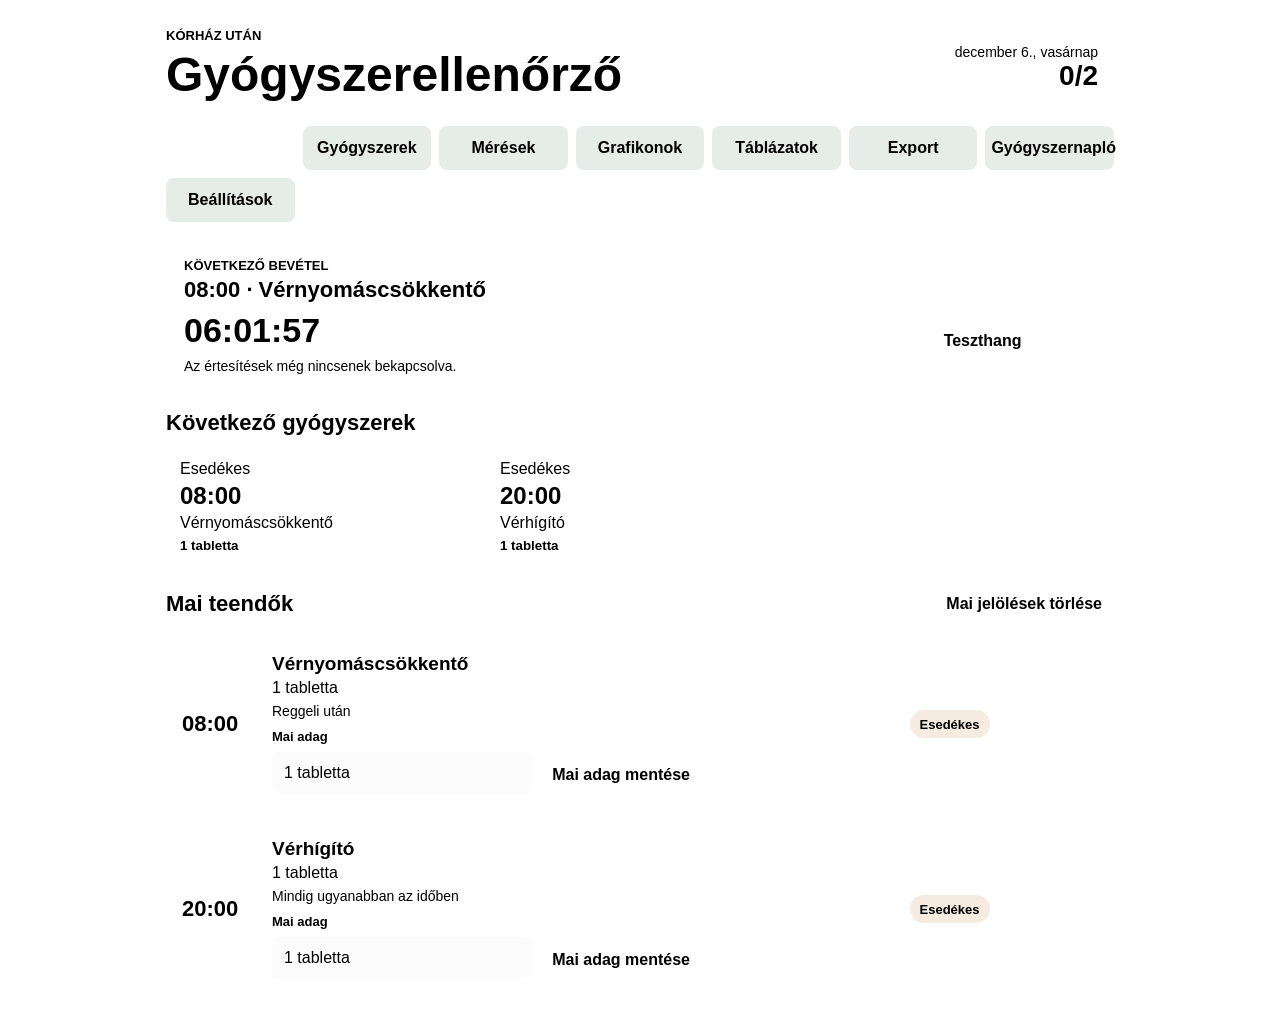
==== commit 79c934b0: "Add files via upload" ====
--- a/telefonos-proba.html
+++ b/telefonos-proba.html
@@ -1176,7 +1176,7 @@
       <section id="historyView" class="view">
         <div class="section-head">
           <h2 data-i18n="medicationDiary">Gyógyszernapló</h2>
-          <button id="clearHistoryButton" class="ghost-button" type="button" data-i18n="clearHistory">Előzmény törlése</button>
+          <button id="clearHistoryButton" class="ghost-button" type="button" data-i18n="clearDiary">Gyógyszernapló törlése</button>
         </div>
         <form id="manualIntakeForm" class="form-panel">
           <h3 data-i18n="manualIntakeTitle">Gyógyszerbevétel utólagos rögzítése</h3>
@@ -1185,12 +1185,16 @@
               <span data-i18n="medications">Gyógyszerek</span>
               <select id="manualMedicationInput" required></select>
             </label>
+            <label id="manualMedicationNameField" hidden>
+              <span data-i18n="manualMedicationName">Gyógyszer neve</span>
+              <input id="manualMedicationNameInput" placeholder="pl. fájdalomcsillapító" />
+            </label>
             <label>
-              <span data-i18n="measurementDate">Mérés dátuma</span>
+              <span data-i18n="intakeDate">Bevétel dátuma</span>
               <input id="manualIntakeDateInput" type="date" required />
             </label>
             <label>
-              <span data-i18n="time">Időpont</span>
+              <span data-i18n="intakeTime">Bevétel ideje</span>
               <input id="manualIntakeTimeInput" type="time" required />
             </label>
             <label>
@@ -1259,6 +1263,12 @@
     saveIntakeLog: "Bevétel mentése a naplóba",
     manualIntakeSaved: "Bevétel elmentve a gyógyszernaplóba.",
     noMedicationForDiary: "Előbb vegyél fel legalább egy gyógyszert.",
+    manualMedicationOption: "Más gyógyszer kézzel",
+    manualMedicationName: "Gyógyszer neve",
+    manualMedicationNameRequired: "Add meg a gyógyszer nevét.",
+    intakeDate: "Bevétel dátuma",
+    intakeTime: "Bevétel ideje",
+    clearDiary: "Gyógyszernapló törlése",
     medicineTime: "Gyógyszer ideje",
     alarmHelp: "Nyomd meg a Bevettem gombot, ha megtörtént.",
     taken: "Bevettem",
@@ -1408,6 +1418,12 @@
     saveIntakeLog: "Save intake to diary",
     manualIntakeSaved: "Intake saved to the medication diary.",
     noMedicationForDiary: "Add at least one medication first.",
+    manualMedicationOption: "Other medication manually",
+    manualMedicationName: "Medication name",
+    manualMedicationNameRequired: "Enter the medication name.",
+    intakeDate: "Intake date",
+    intakeTime: "Intake time",
+    clearDiary: "Clear medication diary",
     medicineTime: "Medication time",
     alarmHelp: "Press Taken once you have taken it.",
     taken: "Taken",
@@ -1557,6 +1573,12 @@
     saveIntakeLog: "Einnahme im Tagebuch speichern",
     manualIntakeSaved: "Einnahme im Medikamententagebuch gespeichert.",
     noMedicationForDiary: "Lege zuerst mindestens ein Medikament an.",
+    manualMedicationOption: "Anderes Medikament manuell",
+    manualMedicationName: "Medikamentenname",
+    manualMedicationNameRequired: "Gib den Medikamentennamen ein.",
+    intakeDate: "Einnahmedatum",
+    intakeTime: "Einnahmezeit",
+    clearDiary: "Medikamententagebuch löschen",
     medicineTime: "Zeit für das Medikament",
     alarmHelp: "Drücke Eingenommen, wenn du es genommen hast.",
     taken: "Eingenommen",
@@ -1766,6 +1788,8 @@
 const historyList = document.querySelector("#historyList");
 const manualIntakeForm = document.querySelector("#manualIntakeForm");
 const manualMedicationInput = document.querySelector("#manualMedicationInput");
+const manualMedicationNameField = document.querySelector("#manualMedicationNameField");
+const manualMedicationNameInput = document.querySelector("#manualMedicationNameInput");
 const manualIntakeDateInput = document.querySelector("#manualIntakeDateInput");
 const manualIntakeTimeInput = document.querySelector("#manualIntakeTimeInput");
 const manualIntakeDoseInput = document.querySelector("#manualIntakeDoseInput");
@@ -2022,6 +2046,10 @@
 function syncManualIntakeDose() {
   if (!manualMedicationInput || !manualIntakeDoseInput) return;
   if (manualIntakeDoseInput.dataset.userEdited === "true") return;
+  if (manualMedicationInput.value === "__manual__") {
+    manualIntakeDoseInput.value = "";
+    return;
+  }
 
   const medication = (state.medications || []).find((item) => item.id === manualMedicationInput.value);
   const day = manualIntakeDateInput?.value || todayKey();
@@ -2308,20 +2336,28 @@
 
   const selected = manualMedicationInput.value;
   const medications = state.medications || [];
-  manualMedicationInput.innerHTML = medications.length
-    ? medications
-        .map((medication) => `<option value="${medication.id}">${escapeHtml(displayMedicationName(medication.name))}</option>`)
-        .join("")
-    : `<option value="">${t("noMedicationForDiary")}</option>`;
+  const medicationOptions = medications
+    .map((medication) => `<option value="${medication.id}">${escapeHtml(displayMedicationName(medication.name))}</option>`)
+    .join("");
+
+  manualMedicationInput.innerHTML = `
+    ${medicationOptions}
+    <option value="__manual__">${t("manualMedicationOption")}</option>
+  `;
 
   if (selected && medications.some((medication) => medication.id === selected)) {
     manualMedicationInput.value = selected;
-  }
-
-  manualMedicationInput.disabled = medications.length === 0;
+  } else if (selected === "__manual__" || medications.length === 0) {
+    manualMedicationInput.value = "__manual__";
+  }
+
+  manualMedicationInput.disabled = false;
+  const isManualMedication = manualMedicationInput.value === "__manual__";
+  if (manualMedicationNameField) manualMedicationNameField.hidden = !isManualMedication;
+  if (manualMedicationNameInput) manualMedicationNameInput.required = isManualMedication;
   if (manualIntakeForm) {
     const submitButton = manualIntakeForm.querySelector("button[type='submit']");
-    if (submitButton) submitButton.disabled = medications.length === 0;
+    if (submitButton) submitButton.disabled = false;
   }
 
   if (manualIntakeDateInput && !manualIntakeDateInput.value) manualIntakeDateInput.value = todayKey();
@@ -3130,6 +3166,8 @@
 
 manualMedicationInput?.addEventListener("change", () => {
   if (manualIntakeDoseInput) manualIntakeDoseInput.dataset.userEdited = "";
+  if (manualMedicationNameField) manualMedicationNameField.hidden = manualMedicationInput.value !== "__manual__";
+  if (manualMedicationNameInput) manualMedicationNameInput.required = manualMedicationInput.value === "__manual__";
   syncManualIntakeDose();
 });
 
@@ -3147,24 +3185,27 @@
 manualIntakeForm?.addEventListener("submit", (event) => {
   event.preventDefault();
 
-  const medication = (state.medications || []).find((item) => item.id === manualMedicationInput.value);
-  if (!medication) {
-    showTemporaryStatus(t("noMedicationForDiary"));
+  const isManualMedication = manualMedicationInput.value === "__manual__";
+  const medication = isManualMedication ? null : (state.medications || []).find((item) => item.id === manualMedicationInput.value);
+  const manualName = manualMedicationNameInput?.value.trim() || "";
+
+  if (!medication && !manualName) {
+    showTemporaryStatus(isManualMedication ? t("manualMedicationNameRequired") : t("noMedicationForDiary"));
     return;
   }
 
   const day = manualIntakeDateInput.value || todayKey();
   const time = manualIntakeTimeInput.value || localTimeValue(new Date());
   const takenAt = new Date(`${day}T${time}:00`);
-  const schedules = normalizeSchedule(medication);
+  const schedules = medication ? normalizeSchedule(medication) : [];
   const schedule = schedules.find((item) => item.time === time) || schedules[0] || { id: createId(), dose: "" };
-  const dose = manualIntakeDoseInput.value.trim() || doseForDay(medication, schedule, day) || schedule.dose || "";
+  const dose = manualIntakeDoseInput.value.trim() || (medication ? doseForDay(medication, schedule, day) : "") || schedule.dose || "";
 
   state.logs.push({
     id: createId(),
-    medicationId: medication.id,
+    medicationId: medication?.id || `manual-${createId()}`,
     scheduleId: schedule.id,
-    name: medication.name,
+    name: medication?.name || manualName,
     dose,
     time,
     day,
